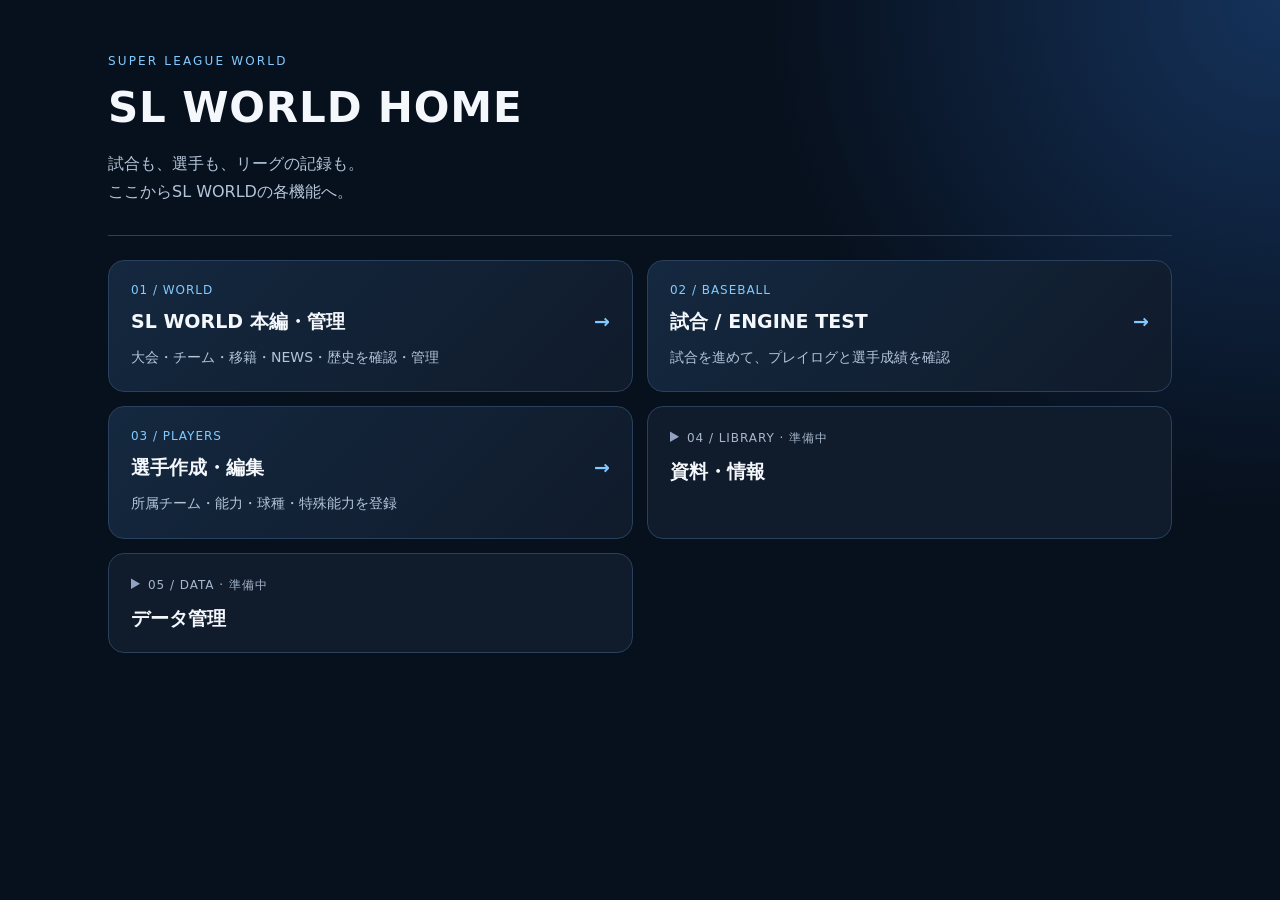
==== index.html @ e5a82c1d "SL　WORLD　２D観戦モード＋新オープニング実装" ====
<!-- ===== SL WORLD STABLE 1/3 START ===== -->
<!DOCTYPE html>
<html lang="ja">
<head>
<meta charset="UTF-8">
<meta name="viewport" content="width=device-width,initial-scale=1,viewport-fit=cover">
<meta name="theme-color" content="#07101d">
<meta name="apple-mobile-web-app-capable" content="yes">
<meta name="apple-mobile-web-app-status-bar-style" content="black">
<meta name="apple-mobile-web-app-title" content="SL WORLD">

<title>SL WORLD</title>

<style>
*{
  box-sizing:border-box
}

:root{
  --bg:#07101d;
  --panel:#101b2b;
  --panel2:#15243a;
  --line:#263954;
  --text:#f7f9fc;
  --muted:#91a3c0;
  --blue:#82aff4;
  --gold:#f2c963;
  --green:#55d391;
  --red:#ff8585;
}

html,body{
  margin:0;
  min-height:100%;
  background:var(--bg);
  color:var(--text);
  font-family:-apple-system,BlinkMacSystemFont,"Segoe UI",sans-serif
}

body{
  padding-bottom:110px;
  background:
    radial-gradient(circle at top right,#15325a 0,#07101d 34%)
}

button,input,select,textarea{
  font:inherit
}

button{
  cursor:pointer
}

header{
  max-width:900px;
  margin:auto;
  padding:calc(24px + env(safe-area-inset-top)) 18px 18px
}

.headerTop,
.row{
  display:flex;
  justify-content:space-between;
  align-items:center;
  gap:10px
}

.logo{
  font-size:34px;
  font-weight:950
}

.sub{
  font-size:10px;
  color:var(--muted);
  letter-spacing:3px
}

.admin{
  border:1px solid #345070;
  background:#13243b;
  color:#e0ebfa;
  border-radius:13px;
  padding:9px 11px
}

.status{
  display:flex;
  justify-content:space-between;
  align-items:center;
  gap:10px;
  margin-top:16px
}

.badge{
  background:#162943;
  color:#b8cff1;
  padding:7px 11px;
  border-radius:999px;
  font-size:12px
}

.version{
  color:#6d83a4;
  font-size:11px
}

main{
  max-width:900px;
  margin:auto;
  padding:0 14px 30px
}

.view{
  display:none
}

.view.active{
  display:block
}

.hero,
.card{
  background:rgba(16,27,43,.98);
  border:1px solid var(--line);
  border-radius:20px;
  padding:17px;
  margin-bottom:13px
}

.hero{
  background:
    linear-gradient(135deg,#18325a,#101b2b)
}

.label{
  color:var(--blue);
  font-size:11px;
  font-weight:850;
  letter-spacing:2px
}

h1{
  font-size:26px;
  margin:8px 0
}

h2{
  font-size:19px;
  margin:0 0 12px
}

h3{
  font-size:16px;
  margin:5px 0 7px
}

p{
  color:var(--muted);
  line-height:1.6;
  margin:7px 0
}

small{
  color:var(--muted)
}

.grid{
  display:grid;
  grid-template-columns:repeat(2,1fr);
  gap:10px
}

.stat{
  background:var(--panel);
  border:1px solid var(--line);
  border-radius:17px;
  padding:14px
}

.big{
  font-size:27px;
  font-weight:900
}

.goldText{
  color:var(--gold)
}

.green{
  color:var(--green)
}

.red{
  color:var(--red)
}

.sectionTitle{
  font-size:11px;
  font-weight:850;
  letter-spacing:2px;
  color:#7f96b8;
  margin:20px 3px 9px
}

.item{
  padding:13px 0;
  border-bottom:1px solid #25364d
}

.item:last-child{
  border-bottom:0
}

input,
select,
textarea{
  width:100%;
  background:#091524;
  border:1px solid #304665;
  color:#fff;
  border-radius:12px;
  padding:12px;
  outline:none
}

textarea{
  resize:vertical;
  min-height:100px
}

.formLabel{
  display:block;
  color:#9eb0ca;
  font-size:12px;
  margin:13px 0 5px;
  font-weight:750
}

.two{
  display:grid;
  grid-template-columns:1fr 1fr;
  gap:8px
}

.primary{
  width:100%;
  border:0;
  background:#3278dd;
  color:#fff;
  border-radius:13px;
  padding:13px;
  margin-top:14px;
  font-weight:850
}

.secondary,
.danger{
  border-radius:10px;
  padding:8px 10px;
  font-size:12px
}

.secondary{
  border:1px solid #39506e;
  background:#15243a;
  color:#dbe7f8
}

.danger{
  border:1px solid #63353b;
  background:#2b191d;
  color:#ff9ca3
}

.tag{
  display:inline-block;
  padding:4px 7px;
  border-radius:9px;
  font-size:10px;
  font-weight:850;
  margin-right:4px
}

.canon{
  background:#173b28;
  color:#83dfa9
}

.memory{
  background:#203451;
  color:#afd0ff
}

.hold{
  background:#413319;
  color:#ffd681
}

.unknown{
  background:#2b2f39;
  color:#adb6c4
}

.big6{
  background:#463919;
  color:#f4d778
}

.warn{
  background:#432823;
  color:#ffb795
}

.notice{
  border-left:3px solid #4b8be8;
  padding-left:11px;
  color:#aebed4;
  font-size:13px;
  line-height:1.6
}

.alert{
  background:#31231a;
  border:1px solid #67462f;
  border-radius:14px;
  padding:13px;
  color:#ffd3a4;
  margin-top:10px
}

.rule{
  display:flex;
  justify-content:space-between;
  padding:9px 0;
  border-bottom:1px solid #25364d
}

table{
  width:100%;
  border-collapse:collapse;
  font-size:14px
}

th,
td{
  padding:10px 5px;
  border-bottom:1px solid #25364d
}

th{
  text-align:left;
  color:#879bb9;
  font-size:11px
}

th:last-child,
td:last-child{
  text-align:right
}

.first td{
  color:var(--gold);
  font-weight:850
}

.cut td{
  border-bottom:2px solid #607493
}

.box{
  border:1px solid #263a57;
  border-radius:14px;
  padding:13px;
  margin:9px 0;
  background:#0c1726
}

.score{
  font-size:21px;
  font-weight:900;
  color:var(--gold)
}

.empty{
  color:#6f829e;
  text-align:center;
  padding:20px 0
}

.newsCard{
  cursor:pointer
}

.newsCat{
  color:#83b3fa;
  font-size:10px;
  font-weight:850;
  letter-spacing:1px
}

.newsTitle{
  font-size:16px;
  font-weight:850;
  margin-top:5px;
  line-height:1.45
}

.newsSummary{
  color:#9eafc8;
  font-size:13px;
  margin-top:6px;
  line-height:1.5
}

.readmore{
  font-size:11px;
  color:#7eb0fa;
  margin-top:9px
}

.archiveTabs{
  display:grid;
  grid-template-columns:repeat(3,1fr);
  gap:6px;
  margin-bottom:14px
}

.archiveTab{
  border:1px solid #304665;
  background:#101d30;
  color:#8196b4;
  border-radius:11px;
  padding:9px 3px;
  font-size:11px
}

.archiveTab.active{
  background:#285fae;
  color:#fff;
  font-weight:850
}

.archiveSection{
  display:none
}

.archiveSection.active{
  display:block
}

.timeline{
  border-left:2px solid #315074;
  margin-left:7px;
  padding-left:16px
}

.timelineItem{
  position:relative;
  padding:0 0 18px
}

.timelineItem:before{
  content:"";
  position:absolute;
  left:-22px;
  top:5px;
  width:10px;
  height:10px;
  border-radius:50%;
  background:#4f8fe8
}

.relationship{
  display:grid;
  grid-template-columns:1fr auto;
  gap:10px;
  align-items:center;
  padding:11px 0;
  border-bottom:1px solid #25364d
}

.modal{
  display:none;
  position:fixed;
  inset:0;
  z-index:100;
  background:rgba(0,0,0,.78);
  padding:18px;
  align-items:center;
  justify-content:center
}

.modal.open{
  display:flex
}

.modalBox{
  width:min(100%,620px);
  max-height:88vh;
  overflow:auto;
  background:#101b2b;
  border:1px solid #344b6b;
  border-radius:21px;
  padding:18px
}

.modalHead{
  display:flex;
  justify-content:space-between;
  align-items:flex-start;
  gap:12px
}

.close{
  width:35px;
  height:35px;
  border:0;
  border-radius:50%;
  background:#26364d;
  color:#fff;
  font-size:18px
}

.article{
  white-space:pre-wrap;
  color:#c2ccda;
  line-height:1.85;
  font-size:15px
}

nav{
  position:fixed;
  bottom:0;
  left:0;
  right:0;
  z-index:20;
  display:grid;
  grid-template-columns:repeat(6,1fr);
  background:rgba(7,16,29,.97);
  border-top:1px solid #263851;
  padding:8px 4px calc(14px + env(safe-area-inset-bottom));
  backdrop-filter:blur(16px)
}

nav button{
  border:0;
  background:none;
  color:#7589a8;
  font-size:10px;
  padding:8px 1px
}

nav button.active{
  color:#fff;
  font-weight:850
}

.icon{
  display:block;
  font-size:19px;
  margin-bottom:3px
}

@media(min-width:700px){
  .grid{
    grid-template-columns:repeat(4,1fr)
  }

  .archiveTabs{
    grid-template-columns:repeat(6,1fr)
  }

  nav{
    max-width:900px;
    margin:auto
  }
}

/* Opening is independent of HOME, management views and saved data. */
html.sl-opening-active, html.sl-opening-active body { overflow:hidden; }
#slOpening {
  position:fixed; inset:0; z-index:10000; width:100%; height:100%;
  margin:0; padding:24px; border:0; border-radius:0; overflow:hidden;
  display:grid; place-items:center; background:#020406; color:#eef7ff;
  font-family:-apple-system,BlinkMacSystemFont,"Segoe UI",sans-serif;
  text-align:center; cursor:pointer; touch-action:manipulation;
  animation:sl-opening-exit var(--opening-duration,5000ms) linear forwards;
}
#slOpening[hidden] { display:none; }
#slOpening:focus-visible { outline:2px solid #a9d9ff; outline-offset:-5px; }
.sl-opening-scene { position:absolute; inset:0; overflow:hidden; pointer-events:none; }
.sl-opening-scene::before { content:""; position:absolute; inset:-12px;
  background:url("./sl-world-opening-portrait.png") center / cover no-repeat;
  filter:blur(12px) brightness(.12); }
/* Keep the full 941 x 1672 composition, including lamps and home plate. */
.sl-opening-picture { position:absolute; width:min(100%,56.28vh); height:min(100%,177.683vw);
  left:50%; top:50%; transform:translate(-50%,-50%); }
.sl-opening-photo, .sl-opening-reveal { position:absolute; inset:0; width:100%; height:100%; }
.sl-opening-photo { object-fit:contain; filter:brightness(.085); }
.sl-opening-reveal { background:url("./sl-world-opening-portrait.png") center / 100% 100% no-repeat;
  opacity:0; filter:brightness(.85); animation-duration:var(--opening-duration,5000ms);
  animation-timing-function:linear; animation-fill-mode:both;
  -webkit-mask-image:var(--reveal-mask); mask-image:var(--reveal-mask); }
.sl-opening-reveal-left { --reveal-mask:radial-gradient(ellipse 60% 52% at 4% 23%,#000 15%,transparent 100%);
  animation-name:sl-opening-left; }
.sl-opening-reveal-right { --reveal-mask:radial-gradient(ellipse 60% 52% at 96% 23%,#000 15%,transparent 100%);
  animation-name:sl-opening-right; }
.sl-opening-reveal-field { --reveal-mask:linear-gradient(transparent 45%,#000 74%);
  filter:brightness(.72); animation-name:sl-opening-field; }
.sl-opening-reveal-outfield { --reveal-mask:linear-gradient(transparent 34%,#000 56%,transparent 83%);
  filter:brightness(.65); animation-name:sl-opening-outfield; }
.sl-opening-reveal-logo { --reveal-mask:radial-gradient(ellipse 43% 24% at 50% 27%,#000 35%,transparent 100%);
  filter:brightness(1.06); animation-name:sl-opening-logo; }
.sl-opening-gold { position:absolute; inset:0;
  background:radial-gradient(ellipse 24% 17% at 50% 27%,#edba5420,transparent);
  opacity:0; animation:sl-opening-logo var(--opening-duration,5000ms) linear both; }
.sl-opening-skip {
  position:absolute; bottom:calc(24px + env(safe-area-inset-bottom,0px));
  left:0; right:0; font-size:11px; letter-spacing:.2em; color:#748493;
}
/* A single duration drives all phases; no zoom or orientation lock. */
@keyframes sl-opening-left { 0%,14% {opacity:0} 28%,84% {opacity:.85} 90%,100% {opacity:1} }
@keyframes sl-opening-right { 0%,28% {opacity:0} 42%,84% {opacity:.85} 90%,100% {opacity:1} }
@keyframes sl-opening-field { 0%,42% {opacity:0} 54% {opacity:.8} 60%,100% {opacity:1} }
@keyframes sl-opening-outfield { 0%,48% {opacity:0} 60%,100% {opacity:1} }
@keyframes sl-opening-logo { 0%,60% {opacity:0} 84% {opacity:.85} 90%,100% {opacity:1} }
@keyframes sl-opening-exit { 0%,90% {opacity:1;visibility:visible} 100% {opacity:0;visibility:hidden} }
@media (max-height:450px) {
  .sl-opening-skip { bottom:calc(10px + env(safe-area-inset-bottom,0px)); }
}
</style>

<link rel="preload" as="image" href="./sl-world-opening-portrait.png">
<!-- SL WORLD PWA -->
<meta name="mobile-web-app-capable" content="yes">
<link rel="manifest" href="./manifest.webmanifest">
<link rel="apple-touch-icon" sizes="180x180" href="./icons/apple-touch-icon.png">
<script src="./pwa-register.js" defer></script>
<!-- /SL WORLD PWA -->
<link rel="stylesheet" href="./sl-home.css">
</head>

<body>
<button id="slOpening" hidden type="button" aria-label="SL WORLD オープニングをスキップ">
  <span class="sl-opening-scene" aria-hidden="true">
    <span class="sl-opening-picture">
      <img class="sl-opening-photo" src="./sl-world-opening-portrait.png" alt="" fetchpriority="high" decoding="async" width="941" height="1672">
      <span class="sl-opening-reveal sl-opening-reveal-left"></span>
      <span class="sl-opening-reveal sl-opening-reveal-right"></span>
      <span class="sl-opening-reveal sl-opening-reveal-field"></span>
      <span class="sl-opening-reveal sl-opening-reveal-outfield"></span>
      <span class="sl-opening-reveal sl-opening-reveal-logo"></span>
      <span class="sl-opening-gold"></span>
    </span>
  </span>
  <span class="sl-opening-skip" aria-hidden="true">TAP TO SKIP</span>
</button>
<noscript><style>#slOpening{display:none}</style></noscript>
<script>
// Presentation only: no storage, routing or application state changes.
(() => {
  const OPENING_CONFIG = { enabled:true, duration:5000, sessionKey:"sl_world_opening_played" };
  function claimOpeningSession() {
    // Reloads and same-tab internal navigation retain this flag. Never clear it
    // on pagehide/visibilitychange: those events also occur on internal navigation.
    // Restored iOS browsing sessions may retain sessionStorage after app closure;
    // the web platform does not expose a reliable native cold-launch signal.
    try {
      if (sessionStorage.getItem(OPENING_CONFIG.sessionKey) === "1") return false;
      sessionStorage.setItem(OPENING_CONFIG.sessionKey, "1");
      return true; // Mark before playback, including an immediate tap to skip.
    } catch (_) {
      // Storage-restricted fallback: avoid replay on reload or internal returns.
      const navigation = performance.getEntriesByType("navigation")[0];
      if (navigation && ["reload", "back_forward"].includes(navigation.type)) return false;
      try {
        const from = new URL(document.referrer);
        const app = new URL("./", location.href);
        if (from.origin === app.origin && from.pathname.startsWith(app.pathname)) return false;
      } catch (_) {}
      return true;
    }
  }
  const overlay = document.getElementById("slOpening");
  let timer, active = false, previousFocus;
  const blocked = new Map();
  function blockBackground() {
    if (!active) return;
    for (const id of ["slHome", "slManagement"]) {
      const element = document.getElementById(id);
      if (element && !blocked.has(element)) {
        blocked.set(element, element.inert);
        element.inert = true;
      }
    }
  }
  function skipOpening() {
    if (!active) return;
    active = false;
    clearTimeout(timer);
    document.documentElement.classList.remove("sl-opening-active");
    for (const [element, wasInert] of blocked) element.inert = wasInert;
    blocked.clear();
    const hadFocus = document.activeElement === overlay;
    overlay.hidden = true;
    if (hadFocus) {
      const target = previousFocus && previousFocus !== document.body
        ? previousFocus
        : document.querySelector(location.hash === "#management"
          ? ".sl-home-return a" : "#slHomeTitle");
      if (target) target.focus({preventScroll:true});
    }
  }
  function showOpening() {
    if (!OPENING_CONFIG.enabled || !claimOpeningSession()) { overlay.hidden = true; return; }
    active = true;
    previousFocus = document.activeElement;
    overlay.style.setProperty("--opening-duration", `${OPENING_CONFIG.duration}ms`);
    overlay.hidden = false;
    document.documentElement.classList.add("sl-opening-active");
    overlay.focus({preventScroll:true});
    blockBackground();
    timer = setTimeout(skipOpening, OPENING_CONFIG.duration);
  }
  overlay.addEventListener("click", event => {
    event.stopPropagation();
    skipOpening();
  });
  overlay.addEventListener("keydown", event => {
    if (event.key === "Escape") { event.preventDefault(); skipOpening(); }
    if (event.key === "Tab") event.preventDefault();
    event.stopPropagation();
  });
  overlay.addEventListener("animationend", event => {
    if (event.target === overlay) skipOpening();
  });
  document.addEventListener("DOMContentLoaded", blockBackground, {once:true});
  // Do not restore a half-played overlay when returning from another page.
  window.addEventListener("pagehide", skipOpening);
  showOpening();
})();
</script>

<!-- SL WORLD HOME: navigation only; existing management UI stays below. -->
<main id="slHome" class="sl-home" aria-labelledby="slHomeTitle">
  <div class="sl-home-hero">
    <p class="sl-home-eyebrow">SUPER LEAGUE WORLD</p>
    <h1 id="slHomeTitle" tabindex="-1">SL WORLD HOME</h1>
    <p class="sl-home-intro">試合も、選手も、リーグの記録も。<br>ここからSL WORLDの各機能へ。</p>
  </div>
  <div class="sl-home-grid" role="navigation" aria-label="SL WORLD メニュー">
    <a class="sl-home-card" href="#management">
      <span class="sl-home-number" aria-hidden="true">01 / WORLD</span>
      <span class="sl-home-name">SL WORLD 本編・管理 <span aria-hidden="true">→</span></span>
      <span class="sl-home-description">大会・チーム・移籍・NEWS・歴史を確認・管理</span>
    </a>
    <a class="sl-home-card" href="./engine-test.html">
      <span class="sl-home-number" aria-hidden="true">02 / BASEBALL</span>
      <span class="sl-home-name">試合 / ENGINE TEST <span aria-hidden="true">→</span></span>
      <span class="sl-home-description">試合を進めて、プレイログと選手成績を確認</span>
    </a>
    <a class="sl-home-card" href="./player-editor.html">
      <span class="sl-home-number" aria-hidden="true">03 / PLAYERS</span>
      <span class="sl-home-name">選手作成・編集 <span aria-hidden="true">→</span></span>
      <span class="sl-home-description">所属チーム・能力・球種・特殊能力を登録</span>
    </a>
    <details class="sl-home-card sl-home-future">
      <summary><span class="sl-home-number">04 / LIBRARY · 準備中</span><span class="sl-home-name">資料・情報</span></summary>
      <p class="sl-home-description">SL WORLDの資料をまとめる場所です。現在のNEWS・歴史は「SL WORLD 本編・管理」から確認できます。</p>
    </details>
    <details class="sl-home-card sl-home-future">
      <summary><span class="sl-home-number">05 / DATA · 準備中</span><span class="sl-home-name">データ管理</span></summary>
      <p class="sl-home-description">データ管理の共通メニューは準備中です。管理データのバックアップは本編の「管理」、選手データのJSON保存・読込は「選手作成・編集」をご利用ください。</p>
    </details>
  </div>
</main>
<div id="slManagement" hidden>
<div class="sl-home-return"><a href="#home">← SL WORLD HOME</a></div>


<header>
  <div class="headerTop">
    <div>
      <div class="logo">SL WORLD</div>
      <div class="sub">SUPER LEAGUE WORLD ENGINE</div>
    </div>

    <button class="admin" onclick="showView('admin',null)">
      ⚙ 管理
    </button>
  </div>

  <div class="status">
    <div class="badge">第34回スーパーリーグ</div>
    <div class="version">v1.3 STABLE</div>
  </div>
</header>

<main>

<section id="today" class="view active">

  <div class="hero">
    <div class="label">SL TODAY</div>
    <h1>第34回スーパーリーグ</h1>
    <p>大会・移籍・ニュース・歴史を、一つのSL世界記録へ。</p>
  </div>

  <div class="grid">

    <div class="stat">
      <small>現最高優勝</small>
      <div class="big goldText">Devils</div>
      <small>第33回</small>
    </div>

    <div class="stat">
      <small>通算最高優勝</small>
      <div class="big">27</div>
      <small>Devils</small>
    </div>

    <div class="stat">
      <small>終了大会</small>
      <div id="todayCount" class="big">0 / 10</div>
      <small>第34回SL</small>
    </div>

    <div class="stat">
      <small>WORLD STATE</small>
      <div class="big green">LIVE</div>
      <small>正史管理中</small>
    </div>

  </div>

  <div class="sectionTitle">SEASON STATUS</div>

  <div class="card">
    <h2>第34回 暫定首位</h2>
    <div id="todayLeader" class="big">開幕前</div>
    <p id="todayLeaderPt">0 pt</p>
    <div id="todayTie"></div>
  </div>

  <div class="sectionTitle">CC CARRYOVER</div>

  <div class="card">
    <h2>第33回CC → 第34回</h2>
    <div id="carryList"></div>
  </div>

  <div class="sectionTitle">HEADLINES</div>
  <div id="todayNews" class="card"></div>

  <div class="sectionTitle">TRANSFER MARKET</div>
  <div id="todayTransfers" class="card"></div>

  <div class="sectionTitle">WORLD MEMO</div>

  <div class="card">
    <textarea
      id="worldMemo"
      placeholder="設定、今後の展開、保留事項など"
    ></textarea>

    <button class="primary" onclick="saveMemo()">
      世界状態メモを保存
    </button>
  </div>

</section>


<section id="games" class="view">

  <div class="hero">
    <div class="label">TOURNAMENT</div>
    <h1>第34回 大会運営</h1>
    <p>外部ゲームで行った実際の大会結果を入力します。</p>
  </div>

  <div class="card">

    <div class="row">
      <h2>大会結果</h2>
      <button class="secondary" onclick="clearForm()">
        入力リセット
      </button>
    </div>

    <label class="formLabel">大会</label>
    <select id="eventNo"></select>

    <label class="formLabel">優勝</label>
    <input id="winner" list="teamsList">

    <label class="formLabel">準優勝</label>
    <input id="runner" list="teamsList">

    <label class="formLabel">3位</label>
    <div class="two">
      <input id="third1" list="teamsList">
      <input id="third2" list="teamsList">
    </div>

    <label class="formLabel">ベスト8</label>
    <div class="two">
      <input id="qf1" list="teamsList">
      <input id="qf2" list="teamsList">
      <input id="qf3" list="teamsList">
      <input id="qf4" list="teamsList">
    </div>

    <label class="formLabel">
      前回大会王者を実際に倒したチーム
    </label>

    <input
      id="beatChampion"
      list="teamsList"
      placeholder="該当なしなら空欄"
    >

    <p class="notice">
      第1大会には王者撃破ボーナスはありません。
      連覇ボーナスと王者撃破ボーナスは、
      直前の大会だけを参照します。
    </p>

    <button class="primary" onclick="saveTournament()">
      この大会を正史として保存
    </button>

  </div>

  <div class="card">
    <h2>SLポイント</h2>

    <div class="rule">
      <span>優勝</span>
      <strong>5 pt</strong>
    </div>

    <div class="rule">
      <span>準優勝</span>
      <strong>4 pt</strong>
    </div>

    <div class="rule">
      <span>3位</span>
      <strong>3 pt</strong>
    </div>

    <div class="rule">
      <span>ベスト8</span>
      <strong>1 pt</strong>
    </div>

    <div class="rule">
      <span>前回王者撃破</span>
      <strong>+1 pt</strong>
    </div>

    <div class="rule">
      <span>大会連覇</span>
      <strong>+1 pt</strong>
    </div>
  </div>

  <div class="card">
    <h2>第34回 暫定順位</h2>

    <div style="overflow:auto">
      <table>
        <thead>
          <tr>
            <th>順位</th>
            <th>チーム</th>
            <th>Pt</th>
          </tr>
        </thead>

        <tbody id="standingsBody"></tbody>
      </table>
    </div>

    <div id="playoffNotice"></div>
  </div>

  <div class="sectionTitle">REGISTERED EVENTS</div>

  <div id="eventHistory" class="card"></div>

</section>


<section id="teams" class="view">

  <div class="hero">
    <div class="label">CLUBS</div>
    <h1>SL所属チーム</h1>
    <p>クラブ、監督、関係性、世界設定を管理します。</p>
  </div>

  <div id="teamCards"></div>

  <div class="sectionTitle">CLUB RELATIONSHIPS</div>

  <div class="card">
    <h2>クラブ間関係</h2>
    <div id="relationshipList"></div>
  </div>

</section>


<section id="transfers" class="view">

  <div class="hero">
    <div class="label">TRANSFER MARKET</div>
    <h1>移籍市場</h1>
    <p>確定移籍・レンタル・内部昇格とは分けて記録します。</p>
  </div>

  <div class="card">

    <h2>移籍を登録</h2>

    <label class="formLabel">選手</label>
    <input id="transferPlayer">

    <label class="formLabel">移籍元</label>
    <input id="transferFrom">

    <label class="formLabel">移籍先</label>
    <input id="transferTo">

    <label class="formLabel">種別</label>

    <select id="transferType">
      <option value="完全移籍">完全移籍</option>
      <option value="レンタル">レンタル</option>
      <option value="復帰">レンタル復帰</option>
      <option value="加入">加入</option>
      <option value="退団">退団</option>
      <option value="引退">引退</option>
    </select>

    <label class="formLabel">メモ</label>
    <textarea
      id="transferMemo"
      placeholder="移籍金、契約、背景など"
    ></textarea>

    <button class="primary" onclick="addTransfer()">
      移籍記録を追加
    </button>

  </div>

  <div class="card">
    <h2>移籍履歴</h2>
    <div id="transferList"></div>
  </div>

</section>


<section id="news" class="view">

  <div class="hero">
    <div class="label">SL NEWS</div>
    <h1>ニュース</h1>
    <p>現在のニュースとSL史に残る記事を管理します。</p>
  </div>

  <div class="card">

    <h2>ニュース作成</h2>

    <label class="formLabel">カテゴリー</label>

    <select id="newsCategory">
      <option value="速報">速報</option>
      <option value="移籍">移籍</option>
      <option value="大会">大会</option>
      <option value="クラブ">クラブ</option>
      <option value="選手">選手</option>
      <option value="運営">運営</option>
      <option value="歴史">歴史</option>
    </select>

    <label class="formLabel">タイトル</label>
    <input id="newsTitle">

    <label class="formLabel">概要</label>
    <textarea id="newsSummary"></textarea>

    <label class="formLabel">本文</label>
    <textarea id="newsBody"></textarea>

    <button class="primary" onclick="addNews()">
      ニュースを公開
    </button>

  </div>

  <div class="sectionTitle">CURRENT NEWS</div>
  <div id="newsList"></div>

  <div class="sectionTitle">HISTORICAL NEWS</div>
  <div id="historicalNewsList"></div>

</section>


<section id="history" class="view">

  <div class="hero">
    <div class="label">SL ARCHIVES</div>
    <h1>SL全史</h1>
    <p>
      最高優勝、CC、JC、国王杯、年表、伝説・記録を保存します。
    </p>
  </div>

  <div class="archiveTabs">

    <button
      class="archiveTab active"
      data-archive="sl"
      onclick="showArchive('sl',this)"
    >
      SL
    </button>

    <button
      class="archiveTab"
      data-archive="cc"
      onclick="showArchive('cc',this)"
    >
      CC
    </button>

    <button
      class="archiveTab"
      data-archive="jc"
      onclick="showArchive('jc',this)"
    >
      JC
    </button>

    <button
      class="archiveTab"
      data-archive="king"
      onclick="showArchive('king',this)"
    >
      国王杯
    </button>

    <button
      class="archiveTab"
      data-archive="timeline"
      onclick="showArchive('timeline',this)"
    >
      年表
    </button>

    <button
      class="archiveTab"
      data-archive="legend"
      onclick="showArchive('legend',this)"
    >
      伝説
    </button>

  </div>

  <div id="archive-sl" class="archiveSection active">
    <div class="card">
      <h2>SL最高優勝</h2>
      <div id="slChampionArchive"></div>
    </div>
  </div>

  <div id="archive-cc" class="archiveSection">
    <div class="card">
      <h2>Champions Cup</h2>
      <div id="ccArchive"></div>
    </div>
  </div>

  <div id="archive-jc" class="archiveSection">
    <div class="card">
      <h2>Japan Cup</h2>
      <div id="jcArchive"></div>
    </div>
  </div>

  <div id="archive-king" class="archiveSection">
    <div class="card">
      <h2>国王杯</h2>
      <div id="kingArchive"></div>
    </div>
  </div>

  <div id="archive-timeline" class="archiveSection">
    <div class="card">
      <h2>SL年表</h2>
      <div id="timelineArchive"></div>
    </div>
  </div>

  <div id="archive-legend" class="archiveSection">
    <div class="card">
      <h2>伝説・記録</h2>
      <div id="legendArchive"></div>
    </div>
  </div>

</section>

<!-- ===== SL WORLD STABLE 1/3 END ===== -->
<!-- ===== SL WORLD STABLE 2/3 START ===== -->

<section id="admin" class="view">

  <div class="hero">
    <div class="label">ADMIN / GOD MODE</div>
    <h1>SL WORLD 管理</h1>
    <p>世界データの保存・復元・確認を行います。</p>
  </div>

  <div class="card">
    <h2>データバックアップ</h2>

    <p class="notice">
      大会結果・ニュース・移籍・クラブ関係・世界メモを
      JSON形式でバックアップできます。
    </p>

    <button class="primary" onclick="exportBackup()">
      バックアップJSONを表示
    </button>

    <label class="formLabel">バックアップ / 復元データ</label>

    <textarea
      id="backupArea"
      placeholder="ここにJSONデータが表示されます"
    ></textarea>

    <button class="secondary" onclick="importBackup()">
      このJSONから復元
    </button>
  </div>

  <div class="card">
    <h2>WORLD DATA STATUS</h2>

    <div class="rule">
      <span>SL最高優勝史</span>
      <strong>第1〜33回</strong>
    </div>

    <div class="rule">
      <span>Champions Cup</span>
      <strong>第1〜33回</strong>
    </div>

    <div class="rule">
      <span>Japan Cup</span>
      <strong>第1〜25回</strong>
    </div>

    <div class="rule">
      <span>国王杯</span>
      <strong>第1〜4回</strong>
    </div>

    <div class="rule">
      <span>現行シーズン</span>
      <strong>第34回</strong>
    </div>
  </div>

  <div class="card">
    <h2>記録ポリシー</h2>

    <p>
      <span class="tag canon">正史</span>
      ユーザーによって確定されたSL世界の事実
    </p>

    <p>
      <span class="tag memory">記憶</span>
      記憶に基づき、今後確認する可能性がある記録
    </p>

    <p>
      <span class="tag hold">推定</span>
      周辺資料から考えられるが未確定の情報
    </p>

    <p>
      <span class="tag unknown">記録なし</span>
      現存資料では確認できない情報
    </p>
  </div>

</section>

</main>


<datalist id="teamsList"></datalist>


<div id="articleModal" class="modal">
  <div class="modalBox">

    <div class="modalHead">

      <div>
        <div id="modalCategory" class="newsCat"></div>
        <h2 id="modalTitle"></h2>
      </div>

      <button class="close" onclick="closeArticle()">
        ×
      </button>

    </div>

    <div id="modalSummary" class="newsSummary"></div>

    <hr
      style="
        border:0;
        border-top:1px solid #2a3d58;
        margin:16px 0
      "
    >

    <div id="modalBody" class="article"></div>

  </div>
</div>


<nav>

  <button
    class="navBtn active"
    data-view="today"
    onclick="showView('today',this)"
  >
    <span class="icon">⌂</span>
    Today
  </button>

  <button
    class="navBtn"
    data-view="games"
    onclick="showView('games',this)"
  >
    <span class="icon">◆</span>
    大会
  </button>

  <button
    class="navBtn"
    data-view="teams"
    onclick="showView('teams',this)"
  >
    <span class="icon">♜</span>
    チーム
  </button>

  <button
    class="navBtn"
    data-view="transfers"
    onclick="showView('transfers',this)"
  >
    <span class="icon">⇄</span>
    移籍
  </button>

  <button
    class="navBtn"
    data-view="news"
    onclick="showView('news',this)"
  >
    <span class="icon">▤</span>
    News
  </button>

  <button
    class="navBtn"
    data-view="history"
    onclick="showView('history',this)"
  >
    <span class="icon">★</span>
    歴史
  </button>

</nav>


</div>
<script>
// HOME routing is independent of management tabs and never touches storage.
(() => {
  const home = document.getElementById("slHome");
  const management = document.getElementById("slManagement");
  function showHomeRoute(moveFocus = false){
    const inManagement = location.hash === "#management";
    home.hidden = inManagement;
    management.hidden = !inManagement;
    if(moveFocus){
      window.scrollTo(0,0);
      (inManagement ? management.querySelector(".sl-home-return a") : document.getElementById("slHomeTitle")).focus({preventScroll:true});
    }
  }
  window.addEventListener("hashchange",()=>showHomeRoute(true));
  window.addEventListener("pageshow",()=>showHomeRoute());
  showHomeRoute();
})();
</script>
<script>

const $ = id => document.getElementById(id);


/* =========================================================
   SL WORLD CORE DATA
========================================================= */

const teams = [
  "デビルスターズ",
  "大阪桐蔭",
  "納東一",
  "東海大相模",
  "壮青学院",
  "日本体育大荏原",
  "威伏",
  "西東国",
  "武勇館",
  "明訓",
  "頭取商",
  "知位学園"
];


const managers = {
  "デビルスターズ":"海堂",
  "大阪桐蔭":"島田",
  "納東一":"佐藤",
  "東海大相模":"由井",
  "壮青学院":"朝比奈",
  "日本体育大荏原":"加々美",
  "威伏":"田倉",
  "西東国":"サントス",
  "武勇館":"山本",
  "明訓":"徳川",
  "頭取商":"高橋",
  "知位学園":"太田"
};


const big6Teams = [
  "デビルスターズ",
  "大阪桐蔭",
  "納東一",
  "東海大相模",
  "壮青学院",
  "日本体育大荏原"
];


const carryover = {
  "デビルスターズ":3,
  "納東一":2,
  "大阪桐蔭":1,
  "壮青学院":1
};


/* =========================================================
   SL最高優勝
========================================================= */

const slChampions = [

  "デビルスターズ",
  "デビルスターズ",
  "デビルスターズ",
  "デビルスターズ",
  "デビルスターズ",
  "デビルスターズ",
  "デビルスターズ",
  "デビルスターズ",

  "納東一",

  "デビルスターズ",
  "デビルスターズ",
  "デビルスターズ",

  "納東一",

  "デビルスターズ",
  "デビルスターズ",
  "デビルスターズ",
  "デビルスターズ",
  "デビルスターズ",
  "デビルスターズ",
  "デビルスターズ",
  "デビルスターズ",
  "デビルスターズ",
  "デビルスターズ",
  "デビルスターズ",

  "納東一",

  "デビルスターズ",

  "日本体育大荏原",

  "デビルスターズ",

  "日本体育大荏原",

  "デビルスターズ",
  "デビルスターズ",

  "日本体育大荏原",

  "デビルスターズ"

];


/* =========================================================
   CHAMPIONS CUP
========================================================= */

const ccHistory = [

  ["東海大相模","大阪桐蔭"],
  ["東海大相模","明訓"],
  ["デビルスターズ","西東国"],
  ["東海大相模","大阪桐蔭"],
  ["デビルスターズ","納東一"],
  ["納東一","頭取商"],
  ["デビルスターズ","納東一"],
  ["デビルスターズ","納東一"],
  ["デビルスターズ","納東一"],
  ["デビルスターズ","壮青学院"],
  ["デビルスターズ","東海大相模"],
  ["デビルスターズ","明訓"],
  ["デビルスターズ","東海大相模"],
  ["デビルスターズ","明訓"],
  ["デビルスターズ","大阪桐蔭"],

  [
    "東海大相模",
    "壮青学院",
    "デビルスターズ",
    "納東一"
  ],

  [
    "納東一",
    "西東国",
    "大阪桐蔭",
    "日体荏原"
  ],

  [
    "デビルスターズ",
    "壮青学院",
    "大阪桐蔭",
    "納東一"
  ],

  [
    "デビルスターズ",
    "東海大相模",
    "納東一",
    "大阪桐蔭"
  ],

  [
    "東海大相模",
    "デビルスターズ",
    "日体荏原",
    "明訓"
  ],

  [
    "壮青学院",
    "デビルスターズ",
    "納東一",
    "西東国"
  ],

  [
    "納東一",
    "デビルスターズ",
    "東海大相模",
    "西東国"
  ],

  [
    "デビルスターズ",
    "大阪桐蔭",
    "壮青学院",
    "東海大相模"
  ],

  [
    "納東一",
    "日体荏原",
    "大阪桐蔭",
    "東海大相模"
  ],

  [
    "壮青学院",
    "大阪桐蔭",
    "日体荏原",
    "東海大相模"
  ],

  [
    "日体荏原",
    "東海大相模",
    "デビルスターズ",
    "威伏"
  ],

  [
    "納東一",
    "デビルスターズ",
    "日体荏原",
    "東海大相模"
  ],

  [
    "日体荏原",
    "大阪桐蔭",
    "デビルスターズ",
    "納東一"
  ],

  [
    "日体荏原",
    "デビルスターズ",
    "壮青学院",
    "納東一"
  ],

  [
    "デビルスターズ",
    "大阪桐蔭",
    "壮青学院",
    "威伏"
  ],

  [
    "デビルスターズ",
    "日体荏原",
    "大阪桐蔭",
    "東海大相模"
  ],

  [
    "デビルスターズ",
    "日体荏原",
    "納東一",
    "大阪桐蔭"
  ],

  [
    "デビルスターズ",
    "納東一",
    "大阪桐蔭",
    "壮青学院"
  ]

];


/* =========================================================
   JAPAN CUP
========================================================= */

const jcHistory = [

  [
    "デビルスターズ",
    "納東一",
    "東海大相模",
    "大阪桐蔭"
  ],

  [
    "納東一",
    "大阪桐蔭",
    "デビルスターズ",
    "東海大相模"
  ],

  [
    "大阪桐蔭",
    "デビルスターズ",
    "明訓",
    "壮青学院"
  ],

  [
    "納東一",
    "大阪桐蔭",
    "東海大相模",
    "デビルスターズ"
  ],

  [
    "大阪桐蔭",
    "納東一",
    "デビルスターズ",
    "壮青学院"
  ],

  [
    "納東一",
    "大阪桐蔭",
    "東海大相模",
    "デビルスターズ"
  ],

  [
    "大阪桐蔭",
    "納東一",
    "デビルスターズ",
    "東海大相模"
  ],

  [
    "デビルスターズ",
    "壮青学院",
    "大阪桐蔭",
    "納東一"
  ],

  [
    "大阪桐蔭",
    "デビルスターズ",
    "壮青学院",
    "日体荏原"
  ],

  [
    "壮青学院",
    "東海大相模",
    "デビルスターズ",
    "西東国"
  ],

  [
    "デビルスターズ",
    "大阪桐蔭",
    "東海大相模",
    "納東一"
  ],

  [
    "壮青学院",
    "東海大相模",
    "デビルスターズ",
    "大阪桐蔭"
  ],

  [
    "デビルスターズ",
    "大阪桐蔭",
    "納東一",
    "東海大相模"
  ],

  [
    "壮青学院",
    "納東一",
    "デビルスターズ",
    "東海大相模"
  ],

  [
    "デビルスターズ",
    "壮青学院",
    "納東一",
    "大阪桐蔭"
  ],

  [
    "納東一",
    "壮青学院",
    "デビルスターズ",
    "大阪桐蔭"
  ],

  [
    "納東一",
    "日体荏原",
    "壮青学院",
    "デビルスターズ"
  ],

  [
    "日体荏原",
    "壮青学院",
    "デビルスターズ",
    "西東国"
  ],

  [
    "日体荏原",
    "壮青学院",
    "デビルスターズ",
    "納東一"
  ],

  [
    "デビルスターズ",
    "日体荏原",
    "納東一",
    "大阪桐蔭"
  ],

  [
    "壮青学院",
    "日体荏原",
    "大阪桐蔭",
    "デビルスターズ"
  ],

  [
    "デビルスターズ",
    "大阪桐蔭",
    "日体荏原",
    "壮青学院"
  ],

  [
    "デビルスターズ",
    "日体荏原",
    "大阪桐蔭",
    "壮青学院"
  ],

  [
    "デビルスターズ",
    "日体荏原",
    "納東一",
    "威伏"
  ],

  [
    "デビルスターズ",
    "大阪桐蔭",
    "日体荏原",
    "納東一"
  ]

];


/* =========================================================
   国王杯
========================================================= */

const kingHistory = [

  [
    "デビルスターズ",
    "日本体育大荏原",
    "威伏",
    "邦成"
  ],

  [
    "デビルスターズ",
    "大阪桐蔭",
    "日本体育大荏原",
    "東海大相模"
  ],

  [
    "納東一",
    "将駈",
    "壮青学院",
    "宇霧一"
  ],

  [
    "デビルスターズ",
    "東海大相模",
    "日本体育大荏原",
    "西東国"
  ]

];


/* =========================================================
   SL TIMELINE
========================================================= */

const timelineData = [

  {
    era:"SL以前",
    title:"スーパーリーグ前史",
    text:
      "絶対勝利学園高校を源流とするチーム史と、"+
      "全日本野球選手権の時代。"+
      "デビルスターズの名称は全日本時代の中期〜後期に成立したとされる。",
    status:"memory"
  },

  {
    era:"第1回",
    title:"スーパーリーグ開幕",
    text:
      "SLが開幕。デビルスターズはすでに完成された強豪として君臨していた。",
    status:"canon"
  },

  {
    era:"第1〜8回",
    title:"デビルスターズ 8連覇",
    text:
      "SL最高優勝を第1回から第8回まで連続制覇。"+
      "SL史最初の巨大王朝を築く。",
    status:"canon"
  },

  {
    era:"第9回",
    title:"納東一、王朝を止める",
    text:
      "納東一がSL最高優勝。"+
      "デビルスターズ以外で初めて最高優勝を獲得する。"+
      "Japan Cupもこの時代から始まった。",
    status:"canon"
  },

  {
    era:"第19回",
    title:"デビルスターズ 三冠",
    text:
      "デビルスターズがSL・CC・JCを制覇。"+
      "6連続最高優勝、通算17回目。",
    status:"canon"
  },

  {
    era:"第22回",
    title:"威伏・能体工がAチームへ",
    text:
      "威伏と能体工がSL所属チームへ昇格。"+
      "威伏には条件付きのAチーム資格が設定された。",
    status:"canon"
  },

  {
    era:"第23回",
    title:"加々美時代の頂点",
    text:
      "デビルスターズが三冠。"+
      "SL最高優勝10連覇、通算21回目。"+
      "シーズン後、加々美監督がデビルスターズを退任する。",
    status:"canon"
  },

  {
    era:"第24回",
    title:"海堂政権と加々美の新たな挑戦",
    text:
      "海堂がデビルスターズ監督に就任。"+
      "加々美は日本体育大荏原の監督となり、"+
      "若手育成を軸に新たなチーム作りを開始する。",
    status:"canon"
  },

  {
    era:"第27回",
    title:"日本体育大荏原、初の最高優勝",
    text:
      "デビルスターズと38ポイントで並び、"+
      "最高優勝決定プレーオフを3対1で制した日本体育大荏原が初優勝。"+
      "Big6の一角として確固たる地位を築く。",
    status:"canon"
  },

  {
    era:"第28回",
    title:"藤浪、大阪桐蔭監督就任",
    text:
      "大阪桐蔭が藤浪を監督に招聘。"+
      "SL史上初の元NPB監督となる。",
    status:"canon"
  },

  {
    era:"第30回",
    title:"四冠時代の幕開け",
    text:
      "国王杯創設後、デビルスターズが"+
      "SL・CC・JC・国王杯の四冠を達成。",
    status:"canon"
  },

  {
    era:"第31回",
    title:"デビルスターズ 四冠連覇",
    text:
      "デビルスターズが2シーズン連続四冠。"+
      "市若大商はAチームから降格。",
    status:"canon"
  },

  {
    era:"第33回",
    title:"デビルスターズ、再び四冠",
    text:
      "大阪桐蔭との最高優勝決定プレーオフを制し、"+
      "デビルスターズが通算27回目の最高優勝。"+
      "四冠も達成した。",
    status:"canon"
  },

  {
    era:"第34回 開幕前",
    title:"王朝か、革命か。",
    text:
      "納東一がA・ジャッジとエドワード・スタンリッジを大型補強。"+
      "デビルスターズは世代交代へ入り、"+
      "SL史でも屈指の注目シーズンを迎える。",
    status:"canon"
  }

];


/* =========================================================
   LEGENDS / RECORDS
========================================================= */

const legendData = [

  {
    title:"デビルスターズ",
    text:
      "SL最多となる27回の最高優勝を誇る絶対王者。"+
      "SL初期から現代までリーグの中心に存在し続ける。"
  },

  {
    title:"加々美",
    text:
      "デビルスターズ第1回〜第23回監督。"+
      "トータルベースボールを築き、SL史最大級の王朝を形成。"+
      "第24回から日本体育大荏原を率いる。"
  },

  {
    title:"海堂",
    text:
      "加々美の系譜を受け継ぎながら、"+
      "ニュートータルベースボールへ進化させたデビルスターズ監督。"+
      "四冠を複数回達成。"
  },

  {
    title:"X亀田",
    text:
      "デビルスターズ史を代表する伝説的4番打者。"+
      "走攻守すべてに優れた五ツールプレイヤーで、"+
      "初代SL殿堂入り候補の筆頭。"
  },

  {
    title:"八雲 × 佐山",
    text:
      "デビルスターズ黄金期を支えた伝説的二遊間。"+
      "異常なほど高い連携力と親友関係で知られる。"+
      "現役復帰後は邦成でプレー。"
  },

  {
    title:"日本体育大荏原",
    text:
      "加々美監督就任後、育成型クラブとして急成長。"+
      "第27回に初のSL最高優勝を達成しBig6入りを確実なものとした。"
  }

];


/* =========================================================
   HISTORICAL NEWS
   ※記事原文が残っていないものは再構成と明記
========================================================= */

const historicalNews = [

  {
    category:"歴史",
    title:"納東一、デビルスターズの8連覇を止める",
    summary:"第9回SLで納東一が最高優勝。",
    body:
      "【正史・再構成】\n\n"+
      "第1回から第8回までSL最高優勝を独占していた"+
      "デビルスターズの連覇がついに止まった。\n\n"+
      "新王者となったのは納東一。\n"+
      "スーパーリーグ史における最初の巨大な転換点となった。",
    source:"reconstructed"
  },

  {
    category:"歴史",
    title:"加々美、デビルスターズ監督を退任",
    summary:"第23回終了後、長期政権に自ら幕。",
    body:
      "【正史・再構成】\n\n"+
      "デビルスターズを第1回から率いてきた加々美監督が退任。\n\n"+
      "解任ではなく、自ら新たな挑戦を選択した円満退任だった。\n"+
      "その後、日本体育大荏原の監督に就任する。",
    source:"reconstructed"
  },

  {
    category:"歴史",
    title:"日本体育大荏原、最高優勝決定戦を制す",
    summary:"第27回、デビルスターズを3対1で破り初優勝。",
    body:
      "【正史・再構成】\n\n"+
      "第27回SLはデビルスターズと日本体育大荏原が"+
      "38ポイントで並び、最高優勝決定プレーオフへ。\n\n"+
      "日本体育大荏原が3対1で勝利し、"+
      "クラブ史上初のSL最高優勝を達成した。",
    source:"reconstructed"
  },

  {
    category:"歴史",
    title:"デビルスターズ、史上初の四冠",
    summary:"第30回、SL・CC・JC・国王杯を完全制覇。",
    body:
      "【正史・再構成】\n\n"+
      "国王杯創設によって主要タイトルが4大会となったSL。\n\n"+
      "デビルスターズはSL最高優勝、Champions Cup、"+
      "Japan Cup、国王杯をすべて制し、四冠を達成した。",
    source:"reconstructed"
  },

  {
    category:"移籍",
    title:"納東一、A・ジャッジとスタンリッジを獲得",
    summary:"第34回開幕前、SL史を揺るがす超大型補強。",
    body:
      "【正史・再構成】\n\n"+
      "納東一がYankeesからA・ジャッジと"+
      "エドワード・スタンリッジを獲得。\n\n"+
      "スタンリッジは移籍金15億・5年80億、"+
      "ジャッジは移籍金20億・5年100億。\n\n"+
      "明日川の記録を塗り替えるSL史上最大級の移籍となった。",
    source:"reconstructed"
  },

  {
    category:"選手",
    title:"クラウド、左膝内側側副靱帯を負傷",
    summary:"第34回開幕前、デビルスターズに大きな不安。",
    body:
      "【正史・再構成】\n\n"+
      "デビルスターズのクラウドが左膝内側側副靱帯を負傷。\n\n"+
      "当初は約4か月の離脱が見込まれ、国王杯欠場が確実視された。"+
      "一方、シーズン日程の遅延によって"+
      "SL開幕戦への復帰可能性も浮上している。",
    source:"reconstructed"
  }

];


/* =========================================================
   DEFAULT CURRENT NEWS
========================================================= */

const defaultNews = [

  {
    category:"移籍",
    title:"納東一、超大型補強を敢行",
    summary:
      "A・ジャッジ、エドワード・スタンリッジを獲得。"+
      "第34回SL最大の補強となった。",
    body:
      "納東一が第34回開幕を前に大型補強を敢行した。\n\n"+
      "YankeesからA・ジャッジ、"+
      "エドワード・スタンリッジを獲得。\n\n"+
      "佐藤監督は新戦力を加えたチームについて、"+
      "SL史上最強クラスの陣容に強い自信を示している。"
  },

  {
    category:"移籍",
    title:"明日川、デビルスターズへ",
    summary:
      "日本体育大荏原からデビルスターズへ。"+
      "移籍金18.5億の大型移籍。",
    body:
      "デビルスターズが日本体育大荏原から"+
      "明日川を獲得した。\n\n"+
      "移籍金は18.5億。発表時点ではSL史上最高額となった。\n\n"+
      "その後、納東一によるジャッジ獲得が"+
      "この記録を更新することになる。"
  },

  {
    category:"選手",
    title:"クラウド、国王杯欠場へ",
    summary:
      "左膝内側側副靱帯損傷。"+
      "SL開幕戦への復帰可能性は残る。",
    body:
      "デビルスターズのクラウドが負傷。\n\n"+
      "国王杯への出場は困難となったが、"+
      "シーズン日程の状況次第では"+
      "第34回SL開幕戦への復帰可能性が残されている。"
  },

  {
    category:"運営",
    title:"頭取商、第34回は条件付きAチーム資格",
    summary:
      "8ポイント以上、またはCC出場が残留条件。",
    body:
      "頭取商は第34回SLに条件付きで参加する。\n\n"+
      "8ポイント以上の獲得、またはChampions Cupへの出場が"+
      "Aチーム資格維持の条件となる。\n\n"+
      "条件達成の場合、事実上の降格記録は取り消され、"+
      "Aチームとしての所属は継続扱いとなる。"
  }

];


/* =========================================================
   STORAGE
========================================================= */

const STORAGE = {

  tournaments:"sl34_tournaments",

  news:"sl_news_v12",

  transfers:"sl_transfers_complete",

  relationships:"sl_relationships",

  memo:"sl_world_memo"

};


let tournaments = loadJSON(
  STORAGE.tournaments,
  []
);


let newsItems = loadJSON(
  STORAGE.news,
  defaultNews
);


let transferItems = loadJSON(
  STORAGE.transfers,
  []
);


let relationships = loadJSON(
  STORAGE.relationships,
  [
    {
      a:"デビルスターズ",
      b:"大阪桐蔭",
      level:"宿敵"
    },
    {
      a:"デビルスターズ",
      b:"壮青学院",
      level:"良好"
    },
    {
      a:"デビルスターズ",
      b:"日本体育大荏原",
      level:"良好"
    },
    {
      a:"日本体育大荏原",
      b:"納東一",
      level:"通常"
    }
  ]
);


/* =========================================================
   BASIC UTILITIES
========================================================= */

function loadJSON(key,fallback){

  try{

    const raw = localStorage.getItem(key);

    if(!raw){
      return fallback;
    }

    return JSON.parse(raw);

  }catch(error){

    console.error(
      "SL WORLD load error:",
      key,
      error
    );

    return fallback;

  }

}


function saveJSON(key,value){

  try{

    localStorage.setItem(
      key,
      JSON.stringify(value)
    );

  }catch(error){

    console.error(
      "SL WORLD save error:",
      key,
      error
    );

    alert(
      "データ保存中にエラーが発生しました。"
    );

  }

}


function escapeHTML(value){

  return String(value ?? "")
    .replaceAll("&","&amp;")
    .replaceAll("<","&lt;")
    .replaceAll(">","&gt;")
    .replaceAll('"',"&quot;")
    .replaceAll("'","&#039;");

}


function normalizeTeamName(name){

  if(name === "D"){
    return "デビルスターズ";
  }

  return name;

}


/* =========================================================
   NAVIGATION
========================================================= */

function showView(id,button){

  document
    .querySelectorAll(".view")
    .forEach(view=>{
      view.classList.remove("active");
    });


  const target = $(id);

  if(target){
    target.classList.add("active");
  }


  document
    .querySelectorAll(".navBtn")
    .forEach(btn=>{
      btn.classList.remove("active");
    });


  if(button){
    button.classList.add("active");
  }


  window.scrollTo({
    top:0,
    behavior:"smooth"
  });

}


function showArchive(id,button){

  document
    .querySelectorAll(".archiveSection")
    .forEach(section=>{
      section.classList.remove("active");
    });


  document
    .querySelectorAll(".archiveTab")
    .forEach(tab=>{
      tab.classList.remove("active");
    });


  const section = $("archive-"+id);

  if(section){
    section.classList.add("active");
  }


  if(button){
    button.classList.add("active");
  }

}


/* =========================================================
   INITIAL FORM SETUP
========================================================= */

function buildTeamDatalist(){

  const list = $("teamsList");

  list.innerHTML = teams
    .map(team=>
      `<option value="${escapeHTML(team)}"></option>`
    )
    .join("");

}


function buildEventSelector(){

  const select = $("eventNo");

  select.innerHTML = "";

  for(let i=1;i<=10;i++){

    const option =
      document.createElement("option");

    option.value = i;

    option.textContent =
      `第${i}大会`;

    select.appendChild(option);

  }

}


/* =========================================================
   TOURNAMENT SYSTEM
========================================================= */

function clearForm(){

  [
    "winner",
    "runner",
    "third1",
    "third2",
    "qf1",
    "qf2",
    "qf3",
    "qf4",
    "beatChampion"
  ].forEach(id=>{

    $(id).value = "";

  });

}


function getTournament(eventNo){

  return tournaments.find(
    item=>Number(item.eventNo) === Number(eventNo)
  );

}


function saveTournament(){

  const eventNo =
    Number($("eventNo").value);


  const winner =
    $("winner").value.trim();


  const runner =
    $("runner").value.trim();


  const third1 =
    $("third1").value.trim();


  const third2 =
    $("third2").value.trim();


  const qf1 =
    $("qf1").value.trim();


  const qf2 =
    $("qf2").value.trim();


  const qf3 =
    $("qf3").value.trim();


  const qf4 =
    $("qf4").value.trim();


  let beatChampion =
    $("beatChampion").value.trim();


  if(!winner || !runner){

    alert(
      "優勝と準優勝は必須です。"
    );

    return;

  }


  const placements = [
    winner,
    runner,
    third1,
    third2,
    qf1,
    qf2,
    qf3,
    qf4
  ].filter(Boolean);


  const unique =
    new Set(placements);


  if(unique.size !== placements.length){

    alert(
      "同じチームが複数の順位に登録されています。"
    );

    return;

  }


  if(eventNo === 1 && beatChampion){

    alert(
      "第1大会には前回王者撃破ボーナスはありません。"
    );

    return;

  }


  let previousChampion = null;


  if(eventNo > 1){

    const previous =
      getTournament(eventNo - 1);


    if(previous){

      previousChampion =
        previous.winner;

    }

  }


  if(
    eventNo > 1 &&
    beatChampion &&
    !previousChampion
  ){

    alert(
      "直前大会の記録がないため、王者撃破ボーナスは登録できません。"
    );

    return;

  }


  if(
    beatChampion &&
    beatChampion === previousChampion
  ){

    alert(
      "前回王者自身を王者撃破チームには登録できません。"
    );

    return;

  }


  const consecutive =
    Boolean(
      previousChampion &&
      winner === previousChampion
    );


  if(consecutive && beatChampion){

    alert(
      "今大会は前回王者が連覇しているため、王者撃破チームは登録できません。"
    );

    return;

  }


  const record = {

    eventNo,

    winner,

    runner,

    third:[
      third1,
      third2
    ].filter(Boolean),

    qf:[
      qf1,
      qf2,
      qf3,
      qf4
    ].filter(Boolean),

    beatChampion:
      beatChampion || "",

    previousChampion:
      previousChampion || "",

    consecutive

  };


  const existingIndex =
    tournaments.findIndex(
      item=>
        Number(item.eventNo) === eventNo
    );


  if(existingIndex >= 0){

    const ok = confirm(
      `第${eventNo}大会はすでに登録されています。\n上書きしますか？`
    );

    if(!ok){
      return;
    }

    tournaments[existingIndex] =
      record;

  }else{

    tournaments.push(record);

  }


  tournaments.sort(
    (a,b)=>
      Number(a.eventNo) -
      Number(b.eventNo)
  );


  saveJSON(
    STORAGE.tournaments,
    tournaments
  );


  clearForm();

  renderAll();

  alert(
    `第${eventNo}大会を保存しました。`
  );

}


/* =========================================================
   POINT CALCULATION
========================================================= */

function calculatePoints(){

  const points = {};


  teams.forEach(team=>{

    points[team] =
      carryover[team] || 0;

  });


  tournaments.forEach(event=>{

    const add = (team,pt)=>{

      if(!team){
        return;
      }

      if(points[team] === undefined){
        points[team] = 0;
      }

      points[team] += pt;

    };


    add(
      event.winner,
      5
    );


    add(
      event.runner,
      4
    );


    (event.third || [])
      .forEach(team=>
        add(team,3)
      );


    (event.qf || [])
      .forEach(team=>
        add(team,1)
      );


    if(event.beatChampion){

      add(
        event.beatChampion,
        1
      );

    }


    if(event.consecutive){

      add(
        event.winner,
        1
      );

    }

  });


  return points;

}


/* =========================================================
   STANDINGS
========================================================= */

function getStandings(){

  const points =
    calculatePoints();


  return Object
    .entries(points)
    .map(([team,pt])=>({
      team,
      pt
    }))
    .sort((a,b)=>{

      if(b.pt !== a.pt){
        return b.pt - a.pt;
      }

      return a.team.localeCompare(
        b.team,
        "ja"
      );

    });

}


function renderStandings(){

  const standings =
    getStandings();


  const body =
    $("standingsBody");


  body.innerHTML = "";


  let previousPoints = null;
  let previousRank = 0;


  standings.forEach(
    (item,index)=>{

      let rank =
        index + 1;


      if(
        previousPoints !== null &&
        item.pt === previousPoints
      ){

        rank =
          previousRank;

      }


      const tr =
        document.createElement("tr");


      if(rank === 1){
        tr.classList.add("first");
      }


      if(rank === 8){
        tr.classList.add("cut");
      }


      tr.innerHTML = `
        <td>${rank}</td>
        <td>${escapeHTML(item.team)}</td>
        <td>${item.pt}</td>
      `;


      body.appendChild(tr);


      previousPoints =
        item.pt;

      previousRank =
        rank;

    });


  renderPlayoffNotice(
    standings
  );

}


/* =========================================================
   PLAYOFF
========================================================= */

function renderPlayoffNotice(standings){

  const area =
    $("playoffNotice");


  if(tournaments.length < 10){

    area.innerHTML =
      `<p class="notice">
        プレーオフ判定は全10大会終了後に確定します。
      </p>`;

    return;

  }


  const firstPoint =
    standings[0]?.pt;


  const firstTeams =
    standings
      .filter(item=>
        item.pt === firstPoint
      )
      .map(item=>item.team);


  const eighthPoint =
    standings[7]?.pt;


  const eighthTeams =
    standings
      .filter(item=>
        item.pt === eighthPoint
      )
      .map(item=>item.team);


  const messages = [];


  if(firstTeams.length > 1){

    messages.push(
      `最高優勝決定プレーオフ対象：${firstTeams.join(" / ")}`
    );

  }


  if(eighthTeams.length > 1){

    messages.push(
      `CC出場決定プレーオフ対象：${eighthTeams.join(" / ")}`
    );

  }


  if(messages.length === 0){

    area.innerHTML =
      `<p class="notice">
        1位・8位ともプレーオフは必要ありません。
      </p>`;

  }else{

    area.innerHTML =
      messages
        .map(message=>
          `<div class="alert">
            ${escapeHTML(message)}
          </div>`
        )
        .join("");

  }

}


/* =========================================================
   TODAY
========================================================= */

function renderToday(){

  $("todayCount").textContent =
    `${tournaments.length} / 10`;


  const standings =
    getStandings();


  if(
    tournaments.length === 0 &&
    standings.every(item=>
      item.pt === 0
    )
  ){

    $("todayLeader").textContent =
      "開幕前";

    $("todayLeaderPt").textContent =
      "0 pt";

    $("todayTie").innerHTML = "";

  }else{

    const leaderPoint =
      standings[0]?.pt || 0;


    const leaders =
      standings.filter(item=>
        item.pt === leaderPoint
      );


    $("todayLeader").textContent =
      leaders.length > 1
        ? "暫定1位タイ"
        : leaders[0]?.team || "開幕前";


    $("todayLeaderPt").textContent =
      `${leaderPoint} pt`;


    $("todayTie").innerHTML =
      leaders.length > 1
        ? `<p>
            ${leaders
              .map(item=>
                escapeHTML(item.team)
              )
              .join(" / ")}
          </p>`
        : "";

  }


  $("carryList").innerHTML =
    Object
      .entries(carryover)
      .map(([team,pt])=>
        `<div class="rule">
          <span>${escapeHTML(team)}</span>
          <strong>+${pt} pt</strong>
        </div>`
      )
      .join("");


  const recentNews =
    newsItems
      .slice()
      .reverse()
      .slice(0,3);


  $("todayNews").innerHTML =
    recentNews.length
      ? recentNews
          .map((item,index)=>{

            const realIndex =
              newsItems.indexOf(item);

            return `
              <div
                class="item newsCard"
                data-news-index="${realIndex}"
              >
                <div class="newsCat">
                  ${escapeHTML(item.category)}
                </div>

                <div class="newsTitle">
                  ${escapeHTML(item.title)}
                </div>

                <div class="newsSummary">
                  ${escapeHTML(item.summary)}
                </div>
              </div>
            `;

          })
          .join("")
      : `<div class="empty">
          ニュースはありません
        </div>`;


  const recentTransfers =
    transferItems
      .slice()
      .reverse()
      .slice(0,4);


  $("todayTransfers").innerHTML =
    recentTransfers.length
      ? recentTransfers
          .map(item=>
            `<div class="item">
              <strong>
                ${escapeHTML(item.player)}
              </strong>

              <p>
                ${escapeHTML(item.from || "―")}
                →
                ${escapeHTML(item.to || "―")}
              </p>

              <small>
                ${escapeHTML(item.type)}
              </small>
            </div>`
          )
          .join("")
      : `<div class="empty">
          移籍記録はありません
        </div>`;

}


/* =========================================================
   EVENT HISTORY
========================================================= */

function renderEventHistory(){

  const area =
    $("eventHistory");


  if(!tournaments.length){

    area.innerHTML =
      `<div class="empty">
        まだ大会結果は登録されていません
      </div>`;

    return;

  }


  area.innerHTML =
    tournaments
      .slice()
      .reverse()
      .map(event=>{

        const third =
          (event.third || [])
            .join(" / ") || "―";


        const qf =
          (event.qf || [])
            .join(" / ") || "―";


        return `
          <div class="box">

            <div class="row">
              <strong>
                第${event.eventNo}大会
              </strong>

              <button
                class="danger"
                data-delete-event="${event.eventNo}"
              >
                削除
              </button>
            </div>

            <div class="score">
              ${escapeHTML(event.winner)}
            </div>

            <p>
              準優勝：
              ${escapeHTML(event.runner)}
            </p>

            <small>
              3位：
              ${escapeHTML(third)}
            </small>

            <br>

            <small>
              Best8：
              ${escapeHTML(qf)}
            </small>

            ${
              event.beatChampion
                ? `<p>
                    王者撃破：
                    ${escapeHTML(event.beatChampion)}
                    <strong>+1</strong>
                  </p>`
                : ""
            }

            ${
              event.consecutive
                ? `<p class="goldText">
                    大会連覇 +1
                  </p>`
                : ""
            }

          </div>
        `;

      })
      .join("");

}


/* =========================================================
   TEAM CARDS
========================================================= */

function renderTeams(){

  const area =
    $("teamCards");


  area.innerHTML =
    teams
      .map(team=>{

        const big6 =
          big6Teams.includes(team);


        let extra = "";


        if(team === "頭取商"){

          extra = `
            <div class="alert">
              第34回 条件付きAチーム資格<br>
              8pt以上 または CC出場で残留
            </div>
          `;

        }


        return `
          <div class="card">

            <div class="row">

              <div>

                <h2>
                  ${escapeHTML(team)}
                </h2>

                ${
                  big6
                    ? `<span class="tag big6">
                        BIG6
                      </span>`
                    : `<span class="tag canon">
                        SL
                      </span>`
                }

              </div>

              <div>
                <small>監督</small>
                <div>
                  <strong>
                    ${escapeHTML(managers[team] || "記録なし")}
                  </strong>
                </div>
              </div>

            </div>

            ${extra}

          </div>
        `;

      })
      .join("");

}


/* =========================================================
   RELATIONSHIPS
========================================================= */

const relationshipOptions = [
  "友好",
  "良好",
  "通常",
  "警戒",
  "緊張",
  "敵対",
  "宿敵"
];


function renderRelationships(){

  const area =
    $("relationshipList");


  area.innerHTML =
    relationships
      .map((rel,index)=>{

        const options =
          relationshipOptions
            .map(level=>
              `<option
                value="${level}"
                ${
                  level === rel.level
                    ? "selected"
                    : ""
                }
              >
                ${level}
              </option>`
            )
            .join("");


        return `
          <div class="relationship">

            <div>
              <strong>
                ${escapeHTML(rel.a)}
              </strong>

              <small> × </small>

              <strong>
                ${escapeHTML(rel.b)}
              </strong>
            </div>

            <select
              data-relation-index="${index}"
              style="width:auto"
            >
              ${options}
            </select>

          </div>
        `;

      })
      .join("");

}


/* =========================================================
   TRANSFERS
========================================================= */

function addTransfer(){

  const player =
    $("transferPlayer").value.trim();


  const from =
    $("transferFrom").value.trim();


  const to =
    $("transferTo").value.trim();


  const type =
    $("transferType").value;


  const memo =
    $("transferMemo").value.trim();


  if(!player){

    alert(
      "選手名を入力してください。"
    );

    return;

  }


  transferItems.push({

    player,
    from,
    to,
    type,
    memo,
    createdAt:
      new Date().toISOString()

  });


  saveJSON(
    STORAGE.transfers,
    transferItems
  );


  $("transferPlayer").value = "";
  $("transferFrom").value = "";
  $("transferTo").value = "";
  $("transferMemo").value = "";


  renderAll();

}


function renderTransfers(){

  const area =
    $("transferList");


  if(!transferItems.length){

    area.innerHTML =
      `<div class="empty">
        移籍記録はありません
      </div>`;

    return;

  }


  area.innerHTML =
    transferItems
      .slice()
      .reverse()
      .map((item,reverseIndex)=>{

        const index =
          transferItems.length -
          1 -
          reverseIndex;


        return `
          <div class="box">

            <div class="row">

              <strong>
                ${escapeHTML(item.player)}
              </strong>

              <button
                class="danger"
                data-delete-transfer="${index}"
              >
                削除
              </button>

            </div>

            <p>
              ${escapeHTML(item.from || "―")}
              →
              ${escapeHTML(item.to || "―")}
            </p>

            <span class="tag canon">
              ${escapeHTML(item.type)}
            </span>

            ${
              item.memo
                ? `<p>
                    ${escapeHTML(item.memo)}
                  </p>`
                : ""
            }

          </div>
        `;

      })
      .join("");

}


/* =========================================================
   END OF PART 2
========================================================= */

<!-- ===== SL WORLD STABLE 2/3 END ===== -->
// ===== SL WORLD STABLE 3/3 START =====


/* =========================================================
   NEWS
========================================================= */

function addNews(){

  const category =
    $("newsCategory").value;

  const title =
    $("newsTitle").value.trim();

  const summary =
    $("newsSummary").value.trim();

  const body =
    $("newsBody").value.trim();


  if(!title){

    alert(
      "ニュースタイトルを入力してください。"
    );

    return;

  }


  newsItems.push({

    category,
    title,
    summary,
    body,
    createdAt:
      new Date().toISOString()

  });


  saveJSON(
    STORAGE.news,
    newsItems
  );


  $("newsTitle").value = "";
  $("newsSummary").value = "";
  $("newsBody").value = "";


  renderAll();

}


function renderNews(){

  const area =
    $("newsList");


  if(!newsItems.length){

    area.innerHTML =
      `<div class="card">
        <div class="empty">
          現在のニュースはありません
        </div>
      </div>`;

  }else{

    area.innerHTML =
      newsItems
        .slice()
        .reverse()
        .map((item,reverseIndex)=>{

          const index =
            newsItems.length -
            1 -
            reverseIndex;


          return `
            <div
              class="card newsCard"
              data-news-index="${index}"
            >

              <div class="row">

                <div>

                  <div class="newsCat">
                    ${escapeHTML(item.category)}
                  </div>

                  <div class="newsTitle">
                    ${escapeHTML(item.title)}
                  </div>

                </div>

                <button
                  class="danger"
                  data-delete-news="${index}"
                >
                  削除
                </button>

              </div>

              <div class="newsSummary">
                ${escapeHTML(item.summary || "")}
              </div>

              <div class="readmore">
                記事を読む →
              </div>

            </div>
          `;

        })
        .join("");

  }


  const historicalArea =
    $("historicalNewsList");


  historicalArea.innerHTML =
    historicalNews
      .slice()
      .reverse()
      .map((item,index)=>{

        const actualIndex =
          historicalNews.length -
          1 -
          index;


        return `
          <div
            class="card newsCard"
            data-history-news-index="${actualIndex}"
          >

            <span class="tag canon">
              正史・再構成
            </span>

            <div class="newsCat">
              ${escapeHTML(item.category)}
            </div>

            <div class="newsTitle">
              ${escapeHTML(item.title)}
            </div>

            <div class="newsSummary">
              ${escapeHTML(item.summary)}
            </div>

            <div class="readmore">
              過去の記事を読む →
            </div>

          </div>
        `;

      })
      .join("");

}


/* =========================================================
   ARTICLE MODAL
========================================================= */

function openArticle(item){

  if(!item){
    return;
  }


  $("modalCategory").textContent =
    item.category || "";


  $("modalTitle").textContent =
    item.title || "";


  $("modalSummary").textContent =
    item.summary || "";


  $("modalBody").textContent =
    item.body ||
    "本文記録なし";


  $("articleModal")
    .classList
    .add("open");

}


function closeArticle(){

  $("articleModal")
    .classList
    .remove("open");

}


/* =========================================================
   SL CHAMPION ARCHIVE
========================================================= */

function renderSLArchive(){

  const area =
    $("slChampionArchive");


  const counts = {};


  slChampions.forEach(team=>{

    counts[team] =
      (counts[team] || 0) + 1;

  });


  const ranking =
    Object
      .entries(counts)
      .sort((a,b)=>
        b[1] - a[1]
      );


  const rankingHTML = `
    <div class="box">

      <h3>通算最高優勝</h3>

      ${
        ranking
          .map(([team,count],index)=>
            `<div class="rule">
              <span>
                ${index + 1}.
                ${escapeHTML(team)}
              </span>

              <strong>
                ${count}回
              </strong>
            </div>`
          )
          .join("")
      }

    </div>
  `;


  const historyHTML =
    slChampions
      .map((team,index)=>{

        const edition =
          index + 1;


        let note = "";


        if(edition === 8){

          note =
            `<span class="tag canon">
              8連覇
            </span>`;

        }


        if(edition === 19){

          note =
            `<span class="tag canon">
              三冠
            </span>
            <span class="tag canon">
              通算17回目
            </span>`;

        }


        if(edition === 23){

          note =
            `<span class="tag canon">
              三冠
            </span>
            <span class="tag canon">
              10連覇
            </span>`;

        }


        if(
          edition === 30 ||
          edition === 31 ||
          edition === 33
        ){

          note =
            `<span class="tag canon">
              四冠
            </span>`;

        }


        return `
          <div class="item">

            <div class="row">

              <strong>
                第${edition}回
              </strong>

              <strong class="goldText">
                ${escapeHTML(team)}
              </strong>

            </div>

            ${
              note
                ? `<div style="margin-top:7px">
                    ${note}
                  </div>`
                : ""
            }

          </div>
        `;

      })
      .reverse()
      .join("");


  area.innerHTML =
    rankingHTML +
    historyHTML;

}


/* =========================================================
   CHAMPIONS CUP ARCHIVE
========================================================= */

function renderCCArchive(){

  const area =
    $("ccArchive");


  area.innerHTML = `

    <div class="box">

      <span class="tag canon">
        正史
      </span>

      <h3>Champions Cup</h3>

      <p>
        SLシーズン最終順位1位〜8位による
        8チーム制トーナメント。
      </p>

      <div class="rule">
        <span>延長</span>
        <strong>15回</strong>
      </div>

      <div class="rule">
        <span>コールド</span>
        <strong>なし</strong>
      </div>

      <div class="rule">
        <span>風</span>
        <strong>なし</strong>
      </div>

      <div class="rule">
        <span>エラー</span>
        <strong>あり</strong>
      </div>

      <p class="notice">
        第16回以降は、
        優勝+3・準優勝+2・3位2チーム+1を
        翌SLへ持ち越します。
      </p>

    </div>

    ${
      ccHistory
        .map((record,index)=>{

          const edition =
            index + 1;

          const winner =
            record[0];

          const runner =
            record[1];

          const third1 =
            record[2];

          const third2 =
            record[3];


          return `
            <div class="box">

              <div class="row">

                <strong>
                  第${edition}回
                </strong>

                <span class="tag canon">
                  正史
                </span>

              </div>

              <div class="score">
                ${escapeHTML(winner)}
              </div>

              <p>
                準優勝：
                ${escapeHTML(runner)}
              </p>

              ${
                third1 && third2
                  ? `<small>
                      3位：
                      ${escapeHTML(third1)}
                      /
                      ${escapeHTML(third2)}
                    </small>`
                  : `<small>
                      3位：
                      記録なし
                    </small>`
              }

            </div>
          `;

        })
        .reverse()
        .join("")
    }

  `;

}


/* =========================================================
   JAPAN CUP ARCHIVE
========================================================= */

function renderJCArchive(){

  const area =
    $("jcArchive");


  const winnerCounts = {};


  jcHistory.forEach(record=>{

    const winner =
      normalizeTeamName(
        record[0]
      );


    winnerCounts[winner] =
      (winnerCounts[winner] || 0) + 1;

  });


  const ranking =
    Object
      .entries(winnerCounts)
      .sort((a,b)=>
        b[1] - a[1]
      );


  area.innerHTML = `

    <div class="box">

      <span class="tag canon">
        正史
      </span>

      <h3>Japan Cup</h3>

      <p>
        SL第9回から開始。
        シーズン5大会終了時点の
        上位4チームによるトーナメント。
      </p>

      <div class="rule">
        <span>優勝</span>
        <strong>4 pt</strong>
      </div>

      <div class="rule">
        <span>準優勝</span>
        <strong>3 pt</strong>
      </div>

      <div class="rule">
        <span>3位</span>
        <strong>2 pt</strong>
      </div>

      <div class="rule">
        <span>延長</span>
        <strong>12回</strong>
      </div>

      <div class="rule">
        <span>コールド</span>
        <strong>10点</strong>
      </div>

      <div class="rule">
        <span>風</span>
        <strong>なし</strong>
      </div>

      <div class="rule">
        <span>エラー</span>
        <strong>あり</strong>
      </div>

      <p class="notice">
        JC優勝はSL大会の連覇ボーナスには影響しません。
      </p>

    </div>


    <div class="box">

      <h3>歴代優勝回数</h3>

      ${
        ranking
          .map(([team,count],index)=>
            `<div class="rule">
              <span>
                ${index + 1}.
                ${escapeHTML(team)}
              </span>

              <strong>
                ${count}回
              </strong>
            </div>`
          )
          .join("")
      }

    </div>


    ${
      jcHistory
        .map((record,index)=>{

          const edition =
            index + 1;


          const winner =
            normalizeTeamName(
              record[0]
            );


          const runner =
            normalizeTeamName(
              record[1]
            );


          const third1 =
            normalizeTeamName(
              record[2]
            );


          const third2 =
            normalizeTeamName(
              record[3]
            );


          return `
            <div class="box">

              <div class="row">

                <strong>
                  第${edition}回
                </strong>

                <span class="tag canon">
                  正史
                </span>

              </div>

              <div class="score">
                ${escapeHTML(winner)}
              </div>

              <p>
                準優勝：
                ${escapeHTML(runner)}
              </p>

              <small>
                3位：
                ${escapeHTML(third1)}
                /
                ${escapeHTML(third2)}
              </small>

            </div>
          `;

        })
        .reverse()
        .join("")
    }

  `;

}


/* =========================================================
   KING'S CUP ARCHIVE
========================================================= */

function renderKingArchive(){

  const area =
    $("kingArchive");


  area.innerHTML = `

    <div class="box">

      <span class="tag canon">
        正史
      </span>

      <h3>国王杯</h3>

      <p>
        第30回SL時代から始まった
        32チーム規模の大会。
      </p>

      <p>
        Aチームを2ブロックへ分け、
        残りの枠には予選突破チームが参加。
        各ブロックを勝ち上がった4チームが
        最終トーナメントへ進出します。
      </p>

      <div class="rule">
        <span>延長</span>
        <strong>なし</strong>
      </div>

      <div class="rule">
        <span>コールド</span>
        <strong>10点</strong>
      </div>

      <div class="rule">
        <span>風</span>
        <strong>なし</strong>
      </div>

      <div class="rule">
        <span>エラー</span>
        <strong>なし</strong>
      </div>

      <p class="notice">
        国王杯第1〜4回とSL各シーズンの
        厳密な対応関係は、
        現在の正史資料では固定しません。
      </p>

    </div>


    ${
      kingHistory
        .map((record,index)=>{

          const edition =
            index + 1;


          return `
            <div class="box">

              <div class="row">

                <strong>
                  第${edition}回
                </strong>

                <span class="tag canon">
                  正史
                </span>

              </div>

              <div class="score">
                ${escapeHTML(record[0])}
              </div>

              <p>
                準優勝：
                ${escapeHTML(record[1])}
              </p>

              <small>
                3位：
                ${escapeHTML(record[2])}
                /
                ${escapeHTML(record[3])}
              </small>

            </div>
          `;

        })
        .reverse()
        .join("")
    }

  `;

}


/* =========================================================
   TIMELINE
========================================================= */

function timelineStatus(status){

  if(status === "canon"){

    return `
      <span class="tag canon">
        正史
      </span>
    `;

  }


  if(status === "memory"){

    return `
      <span class="tag memory">
        記憶
      </span>
    `;

  }


  if(status === "hold"){

    return `
      <span class="tag hold">
        推定
      </span>
    `;

  }


  return `
    <span class="tag unknown">
      記録なし
    </span>
  `;

}


function renderTimeline(){

  const area =
    $("timelineArchive");


  area.innerHTML = `
    <div class="timeline">

      ${
        timelineData
          .map(item=>
            `<div class="timelineItem">

              ${timelineStatus(item.status)}

              <small>
                ${escapeHTML(item.era)}
              </small>

              <h3>
                ${escapeHTML(item.title)}
              </h3>

              <p>
                ${escapeHTML(item.text)}
              </p>

            </div>`
          )
          .join("")
      }

    </div>
  `;

}


/* =========================================================
   LEGENDS
========================================================= */

function renderLegends(){

  const area =
    $("legendArchive");


  area.innerHTML = `

    <div class="box">

      <h3>SL世界記録</h3>

      <div class="rule">
        <span>
          デビルスターズ SL最高優勝
        </span>

        <strong>
          27回
        </strong>
      </div>

      <div class="rule">
        <span>
          デビルスターズ 最長最高優勝連覇
        </span>

        <strong>
          11連覇
        </strong>
      </div>

      <div class="rule">
        <span>
          初の四冠
        </span>

        <strong>
          デビルスターズ
        </strong>
      </div>

    </div>


    ${
      legendData
        .map(item=>
          `<div class="box">

            <span class="tag canon">
              正史
            </span>

            <h3>
              ${escapeHTML(item.title)}
            </h3>

            <p>
              ${escapeHTML(item.text)}
            </p>

          </div>`
        )
        .join("")
    }


    <div class="box">

      <span class="tag unknown">
        記録なし
      </span>

      <h3>
        デビルスターズ初代監督
      </h3>

      <p>
        現存する正史資料では確認できません。
        推測による補完は行いません。
      </p>

    </div>

  `;

}


/* =========================================================
   WORLD MEMO
========================================================= */

function loadMemo(){

  try{

    $("worldMemo").value =
      localStorage.getItem(
        STORAGE.memo
      ) || "";

  }catch(error){

    console.error(
      error
    );

  }

}


function saveMemo(){

  try{

    localStorage.setItem(
      STORAGE.memo,
      $("worldMemo").value
    );


    alert(
      "世界状態メモを保存しました。"
    );

  }catch(error){

    alert(
      "世界状態メモを保存できませんでした。"
    );

  }

}


/* =========================================================
   BACKUP
========================================================= */

function exportBackup(){

  const backup = {

    version:
      "SL WORLD v1.3 STABLE",

    exportedAt:
      new Date().toISOString(),

    tournaments,

    newsItems,

    transferItems,

    relationships,

    worldMemo:
      localStorage.getItem(
        STORAGE.memo
      ) || ""

  };


  $("backupArea").value =
    JSON.stringify(
      backup,
      null,
      2
    );

}


function importBackup(){

  const raw =
    $("backupArea").value.trim();


  if(!raw){

    alert(
      "復元するJSONを入力してください。"
    );

    return;

  }


  let data;


  try{

    data =
      JSON.parse(raw);

  }catch(error){

    alert(
      "JSON形式が正しくありません。"
    );

    return;

  }


  const ok = confirm(
    "現在のSL WORLDデータをこのバックアップ内容で復元しますか？"
  );


  if(!ok){
    return;
  }


  if(
    Array.isArray(
      data.tournaments
    )
  ){

    tournaments =
      data.tournaments;

    saveJSON(
      STORAGE.tournaments,
      tournaments
    );

  }


  if(
    Array.isArray(
      data.newsItems
    )
  ){

    newsItems =
      data.newsItems;

    saveJSON(
      STORAGE.news,
      newsItems
    );

  }


  if(
    Array.isArray(
      data.transferItems
    )
  ){

    transferItems =
      data.transferItems;

    saveJSON(
      STORAGE.transfers,
      transferItems
    );

  }


  if(
    Array.isArray(
      data.relationships
    )
  ){

    relationships =
      data.relationships;

    saveJSON(
      STORAGE.relationships,
      relationships
    );

  }


  if(
    typeof data.worldMemo ===
    "string"
  ){

    localStorage.setItem(
      STORAGE.memo,
      data.worldMemo
    );

  }


  loadMemo();

  renderAll();


  alert(
    "SL WORLDデータを復元しました。"
  );

}


/* =========================================================
   SAFE EVENT HANDLING
========================================================= */

document.addEventListener(
  "click",
  event=>{


    const deleteEventButton =
      event.target.closest(
        "[data-delete-event]"
      );


    if(deleteEventButton){

      event.stopPropagation();


      const eventNo =
        Number(
          deleteEventButton.dataset.deleteEvent
        );


      const ok =
        confirm(
          `第${eventNo}大会の記録を削除しますか？`
        );


      if(!ok){
        return;
      }


      tournaments =
        tournaments.filter(
          item=>
            Number(item.eventNo) !==
            eventNo
        );


      saveJSON(
        STORAGE.tournaments,
        tournaments
      );


      renderAll();

      return;

    }



    const deleteTransferButton =
      event.target.closest(
        "[data-delete-transfer]"
      );


    if(deleteTransferButton){

      event.stopPropagation();


      const index =
        Number(
          deleteTransferButton
            .dataset
            .deleteTransfer
        );


      if(
        !Number.isInteger(index) ||
        !transferItems[index]
      ){

        return;

      }


      const ok =
        confirm(
          `${transferItems[index].player} の移籍記録を削除しますか？`
        );


      if(!ok){
        return;
      }


      transferItems.splice(
        index,
        1
      );


      saveJSON(
        STORAGE.transfers,
        transferItems
      );


      renderAll();

      return;

    }



    const deleteNewsButton =
      event.target.closest(
        "[data-delete-news]"
      );


    if(deleteNewsButton){

      event.stopPropagation();


      const index =
        Number(
          deleteNewsButton
            .dataset
            .deleteNews
        );


      if(
        !Number.isInteger(index) ||
        !newsItems[index]
      ){

        return;

      }


      const ok =
        confirm(
          `「${newsItems[index].title}」を削除しますか？`
        );


      if(!ok){
        return;
      }


      newsItems.splice(
        index,
        1
      );


      saveJSON(
        STORAGE.news,
        newsItems
      );


      renderAll();

      return;

    }



    const newsCard =
      event.target.closest(
        "[data-news-index]"
      );


    if(newsCard){

      const index =
        Number(
          newsCard.dataset.newsIndex
        );


      if(newsItems[index]){

        openArticle(
          newsItems[index]
        );

      }

      return;

    }



    const historicalCard =
      event.target.closest(
        "[data-history-news-index]"
      );


    if(historicalCard){

      const index =
        Number(
          historicalCard
            .dataset
            .historyNewsIndex
        );


      if(
        historicalNews[index]
      ){

        openArticle(
          historicalNews[index]
        );

      }

    }

  }
);


document.addEventListener(
  "change",
  event=>{


    const relationSelect =
      event.target.closest(
        "[data-relation-index]"
      );


    if(!relationSelect){
      return;
    }


    const index =
      Number(
        relationSelect
          .dataset
          .relationIndex
      );


    if(!relationships[index]){
      return;
    }


    relationships[index].level =
      relationSelect.value;


    saveJSON(
      STORAGE.relationships,
      relationships
    );

  }
);


/* =========================================================
   MODAL SAFETY
========================================================= */

$("articleModal").addEventListener(
  "click",
  event=>{

    if(
      event.target ===
      $("articleModal")
    ){

      closeArticle();

    }

  }
);


document.addEventListener(
  "keydown",
  event=>{

    if(event.key === "Escape"){

      closeArticle();

    }

  }
);


/* =========================================================
   RENDER ALL
========================================================= */

function renderAll(){

  renderStandings();

  renderToday();

  renderEventHistory();

  renderTeams();

  renderRelationships();

  renderTransfers();

  renderNews();

  renderSLArchive();

  renderCCArchive();

  renderJCArchive();

  renderKingArchive();

  renderTimeline();

  renderLegends();

}


/* =========================================================
   START SL WORLD
========================================================= */

function startSLWorld(){

  try{

    buildTeamDatalist();

    buildEventSelector();

    loadMemo();

    renderAll();


    console.log(
      "SL WORLD v1.3 STABLE READY"
    );

  }catch(error){

    console.error(
      "SL WORLD startup error:",
      error
    );


    alert(
      "SL WORLDの起動中にエラーが発生しました。"
    );

  }

}


startSLWorld();


// ===== SL WORLD STABLE 3/3 END =====

</script>
<!-- ======================================================
 SL WORLD
 SL NEWS ARCHIVE COMPLETE
 PART 1 / 3
======================================================= -->

<style>
#slCompleteArchive{
  margin-top:14px;
}

.sln-head{
  margin-bottom:12px;
}

.sln-head h3{
  margin:0 0 5px;
}

.sln-head p{
  margin:0;
  font-size:12px;
  opacity:.72;
}

.sln-search{
  width:100%;
  margin:10px 0;
}

.sln-filters{
  display:flex;
  gap:7px;
  overflow-x:auto;
  padding-bottom:10px;
  scrollbar-width:none;
}

.sln-filters::-webkit-scrollbar{
  display:none;
}

.sln-filter{
  flex:0 0 auto;
  border:1px solid #304665;
  background:#0c1726;
  color:#91a3c0;
  border-radius:999px;
  padding:8px 11px;
  font-size:11px;
}

.sln-filter.active{
  background:#285fae;
  color:white;
}

.sln-tools{
  display:flex;
  justify-content:space-between;
  align-items:center;
  gap:8px;
  margin-bottom:10px;
}

.sln-count{
  font-size:11px;
  color:#8198ba;
}

.sln-sort{
  border:1px solid #304665;
  background:#101d30;
  color:#d7e5fa;
  border-radius:10px;
  padding:7px 9px;
  font-size:11px;
}

.sln-era{
  margin:21px 2px 8px;
  color:#82aff4;
  font-size:12px;
  font-weight:900;
  letter-spacing:.7px;
}

.sln-badge{
  display:inline-block;
  margin-top:8px;
  border-radius:999px;
  padding:4px 8px;
  font-size:10px;
  font-weight:800;
  background:#172a44;
  color:#9fc1f5;
}

.sln-empty{
  padding:22px 10px;
  text-align:center;
  opacity:.65;
}

.sln-card{
  cursor:pointer;
}
</style>

<script>
(function(){

"use strict";

/*
 =========================================================
 SL NEWS ARCHIVE COMPLETE

 source:
 canon       = 正史・再構成
 original    = 当時の記事記録あり
 unknown     = 当時の記事記録なし

 ※出来事が確定していても、
   当時の記事原文を確認していないものは
   「正史・再構成」とする。
 =========================================================
*/

const NEWS = [

/* ======================================================
   第15回終了後
====================================================== */

{
era:"第15回終了後",
season:15,
phase:2,
category:"移籍",
title:"デビルスターズ、島袋放出　八重島加入",
summary:"王者が第15回終了後に戦力再編。",
body:`島袋がデビルスターズから壮青学院へ移籍した。

一方、デビルスターズには八重島が加入。

絶対王者でも選手構成を固定せず、次の時代を見据えた再編が続けられた。`,
source:"canon"
},

{
era:"第15回終了後",
season:15,
phase:2,
category:"移籍",
title:"明神が壮青学院へ　デビルスターズには太刀川",
summary:"デビルスターズと壮青学院の戦力に大きな動き。",
body:`明神がデビルスターズから壮青学院へ移籍。

デビルスターズには太刀川が加わった。

太刀川は後にデビルスターズ投手陣を支える重要な存在となる。`,
source:"canon"
},

{
era:"第15回終了後",
season:15,
phase:2,
category:"移籍",
title:"有栖川、デビルスターズから納東一へ",
summary:"納東一が王者から有力選手を獲得。",
body:`有栖川がデビルスターズを離れ、納東一へ加入した。

このオフの納東一は大規模な戦力再編を進めていた。`,
source:"canon"
},

{
era:"第15回終了後",
season:15,
phase:2,
category:"移籍",
title:"吉田、デビルスターズから壮青学院へ",
summary:"壮青学院がさらなる補強。",
body:`吉田がデビルスターズから壮青学院へ移籍。

島袋、明神らの加入と合わせ、壮青学院は積極的な補強を進めた。`,
source:"canon"
},

{
era:"第15回終了後",
season:15,
phase:2,
category:"移籍",
title:"大阪桐蔭・五代が納東一へ",
summary:"大阪桐蔭から納東一へ五代が移籍。",
body:`五代が大阪桐蔭から納東一へ移籍した。

Bigクラブ同士の選手移動として注目を集める補強となった。`,
source:"canon"
},

{
era:"第15回終了後",
season:15,
phase:2,
category:"移籍",
title:"土浦も大阪桐蔭から納東一へ",
summary:"納東一が大阪桐蔭からさらに戦力を獲得。",
body:`土浦が大阪桐蔭から納東一へ移籍。

五代に続き、大阪桐蔭から納東一への選手移動が続いた。`,
source:"canon"
},

{
era:"第15回終了後",
season:15,
phase:2,
category:"クラブ",
title:"納東一、大規模戦力再編",
summary:"多数の放出と補強を同時に実施。",
body:`納東一が大規模な戦力再編を行った。

鬼沢、利根川、桜庭、草刈、生江、奈良崎らがチームを離れた。

一方で、水瀬、坂本、コーツ、五代、土浦、有栖川らを獲得。

SL屈指の大型再編となった。`,
source:"canon"
},

{
era:"第15回終了後",
season:15,
phase:2,
category:"クラブ",
title:"壮青学院、朝比奈体制の強化進む",
summary:"島袋・吉田・明神らを加える。",
body:`壮青学院は第15回終了後、積極的な補強を実施。

島袋、吉田、明神らが加入した。

朝比奈監督のもと、上位争いへ向けた戦力強化が進められた。`,
source:"canon"
},

{
era:"第15回終了後",
season:15,
phase:2,
category:"移籍",
title:"日本体育大荏原も複数ポジションを刷新",
summary:"柴田、住野、中坂、西脇、扇田、恵木らに動き。",
body:`日本体育大荏原も複数ポジションで選手を入れ替えた。

柴田から塩野、
住野から山内、
中坂から城之内、
西脇からボウカー、
扇田から明日川、
恵木から吉光へと戦力構成が変化した。`,
source:"canon"
},


/* ======================================================
   第16回前後
====================================================== */

{
era:"第16回前後",
season:16,
phase:1,
category:"移籍",
title:"大阪桐蔭と納東一、設楽・白瀬の交換成立",
summary:"有力クラブ同士のトレード。",
body:`大阪桐蔭と納東一の間で、設楽と白瀬を巡る移籍が成立した。

両クラブの戦力事情を反映した交換となった。`,
source:"canon"
},

{
era:"第16回前後",
season:16,
phase:1,
category:"移籍",
title:"明訓と将駈、渚・桐原が移籍",
summary:"両クラブ間で選手交換。",
body:`明訓と将駈の間で、渚と桐原を巡る選手移動が行われた。`,
source:"canon"
},

{
era:"第16回前後",
season:16,
phase:1,
category:"移籍",
title:"明訓と将駈、香車・本庄にも動き",
summary:"同カードでさらに選手交換。",
body:`明訓と将駈の間では、香車と本庄を巡る選手移動も行われた。

複数選手が動く再編となった。`,
source:"canon"
},

{
era:"第16回終了後",
season:16,
phase:2,
category:"移籍",
title:"常盤と蔵前、壮青学院・納東一間で移籍",
summary:"第16回終了後の市場が活発化。",
body:`壮青学院と納東一の間で、常盤と蔵前を巡る移籍が成立した。`,
source:"canon"
},

{
era:"第16回終了後",
season:16,
phase:2,
category:"移籍",
title:"壮青学院と大阪桐蔭、木野村・木田が移動",
summary:"複数クラブが戦力再編。",
body:`壮青学院と大阪桐蔭の間で、木野村と木田を巡る選手移動が行われた。`,
source:"canon"
},

{
era:"第16回終了後",
season:16,
phase:2,
category:"移籍",
title:"木野村、納東一へ　複雑な移籍経路",
summary:"同一オフに複数クラブをまたいだ可能性。",
body:`木野村については、壮青学院から大阪桐蔭、さらに納東一へと移った可能性を示す記録が残る。

同一オフシーズン内の移動順については、今後さらに資料確認を行う。`,
source:"canon"
},

{
era:"第16回終了後",
season:16,
phase:2,
category:"移籍",
title:"大阪桐蔭と納東一、国定・知念が移動",
summary:"両クラブ間でさらに戦力交換。",
body:`大阪桐蔭と納東一の間で、国定と知念を巡る選手移動が行われた。`,
source:"canon"
},

{
era:"第16回終了後",
season:16,
phase:2,
category:"移籍",
title:"日本体育大荏原と大阪桐蔭、帯川・佐々木が移動",
summary:"日本体育大荏原と大阪桐蔭にも動き。",
body:`日本体育大荏原と大阪桐蔭の間で、帯川と佐々木を巡る選手移動が成立した。`,
source:"canon"
},


/* ======================================================
   第19回〜第20回
====================================================== */

{
era:"第19回",
season:19,
phase:1,
category:"大会",
title:"デビルスターズ、三冠達成",
summary:"最高優勝・CC・JCを制覇。",
body:`デビルスターズが第19回で三冠を達成。

SL最高優勝、Champions Cup、Japan Cupを制した。

SL最高優勝は6連続、通算17回目となった。`,
source:"canon"
},

{
era:"第19回",
season:19,
phase:1,
category:"運営",
title:"剛田理大付、Aチーム資格を失う",
summary:"SLのチーム編成に変化。",
body:`剛田理大付がAチーム資格を失った。

SL所属チームとしての立場を離れ、再び本戦を目指す立場となった。`,
source:"canon"
},

{
era:"第19回",
season:19,
phase:1,
category:"運営",
title:"威伏のAチーム昇格を審議",
summary:"第19回第9大会付近で昇格案。",
body:`威伏のAチーム昇格がSL運営委員会で検討された。

しかし、この時点での昇格は見送られた。

威伏は後に改めてAチーム昇格を果たすことになる。`,
source:"canon"
},

{
era:"第20回",
season:20,
phase:1,
category:"運営",
title:"将駈、Aチーム資格を失う",
summary:"SL所属から外れる。",
body:`将駈がAチーム資格を失った。

再びSLへ戻るためには、予選を突破して本戦で結果を残す必要がある。`,
source:"canon"
},


/* ======================================================
   第22回
====================================================== */

{
era:"第22回開幕前",
season:22,
phase:0,
category:"選手",
title:"SLに大型新人世代が登場",
summary:"落合、掛布、長嶋、岡田、衣笠、野村が各クラブへ。",
body:`第22回開幕前、SLに大型新人世代が登場した。

落合と野村はデビルスターズ。
掛布は大阪桐蔭。
長嶋は東海大相模。
岡田は納東一。
衣笠は壮青学院へ加入した。`,
source:"canon"
},

{
era:"第22回開幕前",
season:22,
phase:0,
category:"選手",
title:"郡司・木村・下江・加山・夜野もSLへ",
summary:"各クラブが将来を見据えた新人補強。",
body:`第22回開幕前には、さらに複数の新人が各クラブへ加わった。

郡司は大阪桐蔭。
木村は東海大相模。
下江は武勇館。
加山は納東一。
夜野は日本体育大荏原へ加入した。`,
source:"canon"
},

{
era:"第22回開幕前",
season:22,
phase:0,
category:"移籍",
title:"天馬、納東一へ帰還",
summary:"デビルスターズから古巣へ。",
body:`天馬がデビルスターズから納東一へ移籍。

納東一の歴史を象徴する選手の一人が古巣へ戻った。`,
source:"canon"
},

{
era:"第22回開幕前",
season:22,
phase:0,
category:"移籍",
title:"長谷川、日本体育大荏原へ2シーズンレンタル",
summary:"デビルスターズから期限付き移籍。",
body:`デビルスターズの長谷川が日本体育大荏原へ期限付き移籍。

期間は第22回から第23回までの2シーズンとされた。`,
source:"canon"
},

{
era:"第22回開幕前",
season:22,
phase:0,
category:"移籍",
title:"威伏、経験豊富な戦力を大量補強",
summary:"桐山、神馬、有栖川、五代を獲得。",
body:`Aチーム昇格を目指す威伏が積極補強。

桐山、神馬、有栖川、五代らを加えた。

既存の強豪クラブで経験を積んだ選手を集め、SLで戦える戦力作りを進めた。`,
source:"canon"
},

{
era:"第22回",
season:22,
phase:1,
category:"運営",
title:"威伏、Aチーム昇格",
summary:"条件付きでSL所属チームへ。",
body:`威伏がAチームへ昇格。

第22回では8ポイント以上を獲得することが条件として設定された。`,
source:"canon"
},

{
era:"第22回",
season:22,
phase:1,
category:"運営",
title:"能体工、Aチーム昇格",
summary:"威伏とともに新たなSL所属チームへ。",
body:`能体工がAチームへ昇格。

威伏とともにSLの新たな所属チームとして戦うことになった。`,
source:"canon"
},

{
era:"第22回",
season:22,
phase:1,
category:"運営",
title:"頭取商のAチーム資格を審議",
summary:"SL運営委員会でクラブ状況を検討。",
body:`第22回では頭取商のAチーム資格についてもSL運営委員会で検討が行われた。

SLでは所属資格が永久保証されているわけではなく、成績やクラブ状況が継続的に審議される。`,
source:"canon"
},


/* ======================================================
   第23回〜第24回
====================================================== */

{
era:"第23回",
season:23,
phase:1,
category:"大会",
title:"デビルスターズ、最高優勝10連覇",
summary:"通算21回目。三冠も達成。",
body:`デビルスターズが第23回SL最高優勝を獲得。

最高優勝10連覇、通算21回目。

Champions CupとJapan Cupも制し、三冠を達成した。`,
source:"canon"
},

{
era:"第23回終了後",
season:23,
phase:2,
category:"監督",
title:"加々美、デビルスターズ監督を退任",
summary:"第1回から続いた歴史的長期政権が終了。",
body:`第1回SLからデビルスターズを率いた加々美監督が退任。

解任ではなく、自ら新たな挑戦を選択した円満退任だった。

10連続最高優勝を成し遂げた直後、絶対王者を離れる決断を下した。`,
source:"canon"
},

{
era:"第23回終了後",
season:23,
phase:2,
category:"運営",
title:"日本体育大荏原、五十嵐・多湖を永久追放",
summary:"詳細は正史上非公開。",
body:`日本体育大荏原の五十嵐と多湖が永久追放となった。

具体的な理由について、現存する正史には詳細な記録がない。

不明部分を推測で補完しない。`,
source:"canon"
},

{
era:"第24回",
season:24,
phase:1,
category:"監督",
title:"海堂、デビルスターズ新監督に就任",
summary:"加々美の後継者が王者を継承。",
body:`海堂がデビルスターズ新監督に就任。

加々美のもとで学んだ海堂は、その思想を継承しながら独自に進化。

後に「ニュートータルベースボール」と呼ばれる体制を築いていく。`,
source:"canon"
},

{
era:"第24回",
season:24,
phase:1,
category:"監督",
title:"加々美、日本体育大荏原監督に就任",
summary:"王者を離れ、新たなクラブ作りへ。",
body:`加々美が日本体育大荏原の監督に就任。

完成されたデビルスターズを離れ、今度は若手育成を中心としたクラブ改革へ挑戦した。`,
source:"canon"
},

{
era:"第24回",
season:24,
phase:1,
category:"選手",
title:"加々美、日本体育大荏原で若手改革開始",
summary:"長井・岩田・江川・浜口ら若手を積極起用。",
body:`加々美体制の日本体育大荏原では若手育成改革が始まった。

長井、岩田、江川、浜口、島、金、倉見、田島らが新時代の戦力として組み込まれていった。`,
source:"canon"
},

{
era:"第24回",
season:24,
phase:1,
category:"移籍",
title:"日本体育大荏原、長谷川を12.2億で完全獲得",
summary:"デビルスターズから買取。",
body:`日本体育大荏原が、期限付き移籍中だった長谷川の買取オプションを行使。

移籍金12.2億でデビルスターズから完全移籍となった。`,
source:"canon"
},

{
era:"第24回",
season:24,
phase:1,
category:"選手",
title:"伊達が現役引退　桧山がデビルスターズへ",
summary:"王者でも世代交代が進行。",
body:`デビルスターズでは伊達が現役を引退。

一方、育成組織から桧山がトップチームへ加わった。`,
source:"canon"
},

{
era:"第24回",
season:24,
phase:1,
category:"選手",
title:"威伏、京山をトライアウトで獲得",
summary:"戦力強化を継続。",
body:`威伏がトライアウトを通じて京山を獲得。

Aチーム定着を目指し、積極的な戦力補強を続けた。`,
source:"canon"
},


/* ======================================================
   第25回
====================================================== */

{
era:"第25回",
season:25,
phase:1,
category:"大会",
title:"納東一、SL最高優勝",
summary:"デビルスターズの長期連覇を止める。",
body:`第25回SL最高優勝は納東一。

第14回から第24回まで続いたデビルスターズの最高優勝連覇を止めた。`,
source:"canon"
},

{
era:"第25回",
season:25,
phase:1,
category:"運営",
title:"能体工、Aチーム資格を失う",
summary:"第22回からのAチーム所属に終止符。",
body:`能体工がAチーム資格を失った。

第22回に昇格したが、第25回で再びリーグ編成が変更された。`,
source:"canon"
},

{
era:"第25回",
season:25,
phase:1,
category:"移籍",
title:"吉光、壮青学院へ2シーズンレンタル",
summary:"デビルスターズから期限付き移籍。",
body:`デビルスターズの吉光が壮青学院へ2シーズンの期限付き移籍となった。`,
source:"canon"
},

{
era:"第25回",
season:25,
phase:1,
category:"移籍",
title:"吉田、壮青学院からデビルスターズへ",
summary:"期限付きで王者へ加入。",
body:`壮青学院の吉田がデビルスターズへ期限付き移籍した。`,
source:"canon"
},

{
era:"第25回",
season:25,
phase:1,
category:"クラブ",
title:"大阪桐蔭、白瀬・熊野・久野が退団",
summary:"チーム再編を実施。",
body:`大阪桐蔭では白瀬、熊野、久野がチームを離れた。

一方で下江、京山、金らが加入し、戦力再編が進められた。`,
source:"canon"
},

{
era:"第25回",
season:25,
phase:1,
category:"移籍",
title:"壮青学院、明神を日本体育大荏原へ",
summary:"田島が壮青学院へ。",
body:`壮青学院から明神が日本体育大荏原へ移籍。

壮青学院には田島が加わった。`,
source:"canon"
},

{
era:"第25回",
season:25,
phase:1,
category:"クラブ",
title:"納東一と日本体育大荏原の間で大型再編",
summary:"大津・坂本・塩野・江川らが移動。",
body:`納東一と日本体育大荏原の間でも複数の選手が動いた。

大津、坂本が日本体育大荏原へ。

納東一は塩野、江川らを加えた。`,
source:"canon"
},


/* ======================================================
   第26回
====================================================== */

{
era:"第26回",
season:26,
phase:1,
category:"移籍",
title:"東郷、大阪桐蔭から日本体育大荏原へ",
summary:"加々美体制が補強を継続。",
body:`東郷が大阪桐蔭から日本体育大荏原へ移籍。

日本体育大荏原は若手育成と外部補強を組み合わせ、戦力を強化した。`,
source:"canon"
},

{
era:"第26回",
season:26,
phase:1,
category:"移籍",
title:"白瀬、威伏から大阪桐蔭へ復帰",
summary:"大阪桐蔭へ再加入。",
body:`白瀬が威伏から大阪桐蔭へ移籍。

かつて所属した大阪桐蔭へ戻る形となった。`,
source:"canon"
},

{
era:"第26回",
season:26,
phase:1,
category:"移籍",
title:"明神、日本体育大荏原から威伏へ",
summary:"威伏が経験豊富な戦力を補強。",
body:`明神が日本体育大荏原から威伏へ移籍。

威伏は引き続き、他のAチームで経験を積んだ選手を積極的に加えていった。`,
source:"canon"
},

/* ======================================================
   PART 1 END
   次の2/3はこの直後へ貼る
====================================================== */
/* ======================================================
   第27回
====================================================== */

{
era:"第27回開幕前",
season:27,
phase:0,
category:"移籍",
title:"大谷、Yankeesからデビルスターズへ帰還",
summary:"世界最高峰級の投手が絶対王者へ復帰。",
body:`大谷がYankeesからデビルスターズへ帰還した。

デビルスターズ投手陣の中心として、再びSLの舞台に立つこととなった。`,
source:"canon"
},

{
era:"第27回開幕前",
season:27,
phase:0,
category:"移籍",
title:"吉光、期限付き移籍を終えデビルスターズへ",
summary:"壮青学院でのレンタル期間を終える。",
body:`吉光が壮青学院への期限付き移籍を終え、デビルスターズへ復帰した。`,
source:"canon"
},

{
era:"第27回開幕前",
season:27,
phase:0,
category:"移籍",
title:"吉田、デビルスターズへのレンタル終了",
summary:"壮青学院との期限付き移籍契約が終了。",
body:`吉田のデビルスターズへの期限付き移籍が終了した。

その後、吉田は納東一へ移籍することになる。`,
source:"canon"
},

{
era:"第27回開幕前",
season:27,
phase:0,
category:"移籍",
title:"高村、デビルスターズから納東一へ",
summary:"納東一が王者から戦力を獲得。",
body:`高村がデビルスターズから納東一へ移籍した。

納東一は王座奪取へ向け、引き続き積極的な補強を進めた。`,
source:"canon"
},

{
era:"第27回開幕前",
season:27,
phase:0,
category:"移籍",
title:"郡司、大阪桐蔭から東海大相模へ",
summary:"Bigクラブ間で選手移動。",
body:`郡司が大阪桐蔭から東海大相模へ移籍。

大阪桐蔭には木村が加入した。`,
source:"canon"
},

{
era:"第27回開幕前",
season:27,
phase:0,
category:"移籍",
title:"浅井・土浦、納東一から壮青学院へ",
summary:"壮青学院が2選手を獲得。",
body:`浅井と土浦が納東一から壮青学院へ移籍した。

壮青学院は朝比奈監督のもと、上位争いを見据えた補強を続けた。`,
source:"canon"
},

{
era:"第27回開幕前",
season:27,
phase:0,
category:"移籍",
title:"吉田、納東一へ",
summary:"デビルスターズへの期限付き移籍終了後、新天地へ。",
body:`デビルスターズへの期限付き移籍を終えた吉田が納東一へ加入した。`,
source:"canon"
},

{
era:"第27回",
season:27,
phase:1,
category:"選手",
title:"大谷、復帰初登板でノーヒットノーラン",
summary:"東海大相模を相手に圧巻の投球。",
body:`デビルスターズへ帰還した大谷が、東海大相模を相手にノーヒットノーランを達成。

復帰直後から圧倒的な存在感を示した。`,
source:"canon"
},

{
era:"第27回",
season:27,
phase:1,
category:"大会",
title:"デビルスターズと日本体育大荏原、38ポイントで並ぶ",
summary:"SL最高優勝は決定戦へ。",
body:`第27回SLは、デビルスターズと日本体育大荏原が38ポイントで首位に並んだ。

規定によりSL最高優勝決定プレーオフが開催されることとなった。`,
source:"canon"
},

{
era:"第27回",
season:27,
phase:1,
category:"大会",
title:"日本体育大荏原、デビルスターズを3対1で破る",
summary:"クラブ史上初のSL最高優勝。",
body:`SL最高優勝決定プレーオフで、日本体育大荏原がデビルスターズを3対1で破った。

日本体育大荏原はクラブ史上初のSL最高優勝を達成。

加々美監督は、かつて率いた絶対王者を倒して新天地で頂点に立った。`,
source:"canon"
},

{
era:"第27回",
season:27,
phase:1,
category:"クラブ",
title:"日本体育大荏原、Big6の地位を確立",
summary:"第27回SL最高優勝で評価が決定的に。",
body:`加々美体制で急成長を遂げた日本体育大荏原。

第27回のSL最高優勝によって、従来のBig5に加わる存在として評価が決定的となり、Big6の一角として確固たる地位を築いた。`,
source:"canon"
},

{
era:"第27回",
season:27,
phase:1,
category:"クラブ",
title:"大阪桐蔭、まさかの9位",
summary:"名門が極めて厳しいシーズン。",
body:`大阪桐蔭が第27回SLを9位で終了。

デビルスターズ最大のライバルとして長くSLを牽引してきた名門にとって、非常に厳しい結果となった。`,
source:"canon"
},

{
era:"第27回終了後",
season:27,
phase:2,
category:"監督",
title:"大阪桐蔭、亀田監督を解任",
summary:"第27回9位を受け長期政権終了。",
body:`大阪桐蔭が亀田監督を解任した。

かつてデビルスターズの4番として君臨したX亀田。

現役引退後は大阪桐蔭を率い、デビルスターズとの険悪だった移籍関係を変化させるなど、クラブ間関係にも影響を与えた。

しかし第27回の9位を受け、監督としての時代は終了した。`,
source:"canon"
},


/* ======================================================
   第28回
====================================================== */

{
era:"第28回",
season:28,
phase:1,
category:"監督",
title:"藤浪、大阪桐蔭監督に就任",
summary:"SL史上初となる元NPB監督。",
body:`大阪桐蔭が藤浪を新監督として招聘した。

藤浪はSL史上初となる元NPB監督。

第27回9位に沈んだ名門の再建を託された。`,
source:"canon"
},

{
era:"第28回",
season:28,
phase:1,
category:"クラブ",
title:"藤浪大阪桐蔭、大規模なチーム改革",
summary:"複数の放出と補強を実施。",
body:`藤浪監督が就任した大阪桐蔭は、大規模なチーム改革に着手。

瑠璃川、ケーヒル、ゴンザレス、白瀬らに移籍の動きがあり、阿藤、衣笠、水沢、犬飼らを加えた。

第27回の低迷から立て直すため、大胆な戦力再編となった。`,
source:"canon"
},

{
era:"第28回",
season:28,
phase:1,
category:"移籍",
title:"水沢、大阪桐蔭へ",
summary:"デビルスターズ出身選手が大阪桐蔭に登録。",
body:`水沢が大阪桐蔭へ加入。

デビルスターズにルーツを持つ選手が大阪桐蔭へ登録されるという、両クラブの長いライバル関係を考えても象徴的な移籍となった。`,
source:"canon"
},

{
era:"第28回終了後",
season:28,
phase:2,
category:"選手",
title:"大津、現役引退",
summary:"複数の名門でタイトルを経験。",
body:`大津が現役を引退した。

デビルスターズ、納東一、日本体育大荏原でプレーし、それぞれのクラブでタイトルを経験した。`,
source:"canon"
},

{
era:"第28回終了後",
season:28,
phase:2,
category:"監督",
title:"大津、日本体育大荏原投手コーチへ",
summary:"現役引退後も加々美体制を支える。",
body:`現役を引退した大津が、日本体育大荏原の投手コーチに就任。

選手として得た豊富な経験を、今度は指導者として若手へ伝えることとなった。`,
source:"canon"
},


/* ======================================================
   第29回
====================================================== */

{
era:"第29回開幕前",
season:29,
phase:0,
category:"移籍",
title:"根尾、デビルスターズから日本体育大荏原へ",
summary:"加々美率いる日本体育大荏原へ移籍。",
body:`根尾がデビルスターズから日本体育大荏原へ移籍。

デビルスターズでは絶対的なレギュラーではなくても、他クラブへ移れば中心選手になり得る。

王者の選手層の厚さを象徴する移籍の一つとなった。`,
source:"canon"
},

{
era:"第29回開幕前",
season:29,
phase:0,
category:"選手",
title:"天道、デビルスターズ育成組織から昇格",
summary:"将来の決勝を託す投手候補。",
body:`デビルスターズが天道を育成組織からトップチームへ昇格させた。

大谷、加々美、太刀川らと並ぶ投手陣の一角として経験を積ませながら、将来的には大谷が担う「決勝優勝請負人」の役割を託せる投手への成長が期待されている。

現時点では完成された絶対的エースではなく、巨大な潜在能力を持つ存在である。`,
source:"canon"
},

{
era:"第29回開幕前",
season:29,
phase:0,
category:"選手",
title:"塚田、納東一の新戦力へ",
summary:"納東一が育成戦力を強化。",
body:`納東一が塚田を新たな戦力として加えた。

豊富な資金力だけではなく、将来を見据えた戦力形成も進められている。`,
source:"canon"
},

{
era:"第29回開幕前",
season:29,
phase:0,
category:"移籍",
title:"白瀬、納東一から東海大相模へ",
summary:"経験豊富な選手が新天地へ。",
body:`白瀬が納東一から東海大相模へ移籍した。`,
source:"canon"
},

{
era:"第29回開幕前",
season:29,
phase:0,
category:"移籍",
title:"知念、日本体育大荏原から威伏へ",
summary:"威伏が実績ある戦力を補強。",
body:`知念が日本体育大荏原から威伏へ移籍。

威伏はAチーム定着へ向け、引き続き他の有力クラブで経験を積んだ選手を集めている。`,
source:"canon"
},

{
era:"第29回",
season:29,
phase:1,
category:"選手",
title:"クラウドを巡る移籍市場が過熱",
summary:"日本体育大荏原のスターへ複数クラブが関心。",
body:`日本体育大荏原で成長したクラウドを巡り、移籍市場で複数の動きが取り沙汰された。

クラウドは元々デビルスターズの育成組織に所属していたが、加々美の指導を受けることを望み、日本体育大荏原での育成を選択した特殊な経歴を持つ。`,
source:"canon"
},

{
era:"第29回",
season:29,
phase:1,
category:"クラブ",
title:"威伏、スポンサー強化へ",
summary:"中堅Aチームから上位進出を狙う。",
body:`Aチームとして定着しつつある威伏で、スポンサー面を含むクラブ基盤強化の動きが進んだ。

威伏は他の強豪クラブで経験を積んだ選手を積極的に集め、独自の方法で戦力差を縮めようとしている。`,
source:"canon"
},

{
era:"第29回",
season:29,
phase:1,
category:"クラブ",
title:"明訓と東海大相模、協力関係に動き",
summary:"古豪同士のクラブ関係が注目。",
body:`明訓と東海大相模の間で協力関係に関する動きが見られた。

SLでは試合だけでなく、クラブ間の関係や選手移動も勢力図に影響を与えている。`,
source:"canon"
},

{
era:"第29回",
season:29,
phase:1,
category:"運営",
title:"下位クラブのAチーム資格に警告",
summary:"成績不振クラブへの降格議論が強まる。",
body:`SL運営委員会では、長期的に成績が低迷するAチームの資格について議論が続いている。

Aチームであること自体が大きな経済的・社会的価値を持つ一方、その地位は無条件に保証されるものではない。`,
source:"canon"
},

{
era:"第29回",
season:29,
phase:1,
category:"監督",
title:"海堂監督の進退を巡る声",
summary:"デビルスターズ内部で解任説も浮上。",
body:`デビルスターズの海堂監督を巡り、一部で進退に関する声が出た。

加々美への強い敬意を持つ海堂に対し、デビルスターズ上層部には異なる考えを持つ勢力も存在する。

一方、ジオット会長や赤坂部長らは海堂を支持している。

この時点で解任が決定した事実はない。`,
source:"canon"
},


/* ======================================================
   第30回
====================================================== */

{
era:"第30回開幕前",
season:30,
phase:0,
category:"移籍",
title:"金、大阪桐蔭から威伏へ",
summary:"威伏がさらに経験豊富な選手を獲得。",
body:`金が大阪桐蔭から威伏へ移籍した。

威伏は上位進出へ向け、積極的な補強を続けている。`,
source:"canon"
},

{
era:"第30回開幕前",
season:30,
phase:0,
category:"選手",
title:"横山、大阪桐蔭の新戦力へ",
summary:"大阪桐蔭が育成戦力を投入。",
body:`大阪桐蔭が横山を新戦力としてトップチームへ加えた。`,
source:"canon"
},

{
era:"第30回開幕前",
season:30,
phase:0,
category:"移籍",
title:"ゴンザレス、納東一から威伏へ",
summary:"威伏の大型補強が続く。",
body:`ゴンザレスが納東一から威伏へ移籍。

威伏はBig6との差を縮めるため、実績ある選手を継続的に獲得している。`,
source:"canon"
},

{
era:"第30回開幕前",
season:30,
phase:0,
category:"選手",
title:"新垣、納東一の新戦力へ",
summary:"将来を見据えた戦力形成。",
body:`納東一が新垣を新戦力として加えた。

大型補強だけでなく、次世代を見据えたチーム作りも進められた。`,
source:"canon"
},

{
era:"第30回開幕前",
season:30,
phase:0,
category:"クラブ",
title:"威伏、滝瀬・江見・館山を放出",
summary:"大規模な戦力整理を実施。",
body:`威伏が滝瀬、江見、館山を放出。

金、ゴンザレスらの加入と合わせ、チーム構成を大きく変更した。`,
source:"canon"
},

{
era:"第30回開幕前",
season:30,
phase:0,
category:"選手",
title:"威伏、佐久間をスカウト獲得",
summary:"元デビルスターズ遊撃手の息子。",
body:`威伏が佐久間をスカウトで獲得。

佐久間は元デビルスターズ遊撃手を父に持つ。

SLの歴史を知るファンからも注目を集める加入となった。`,
source:"canon"
},

{
era:"第30回",
season:30,
phase:1,
category:"大会",
title:"国王杯、創設",
summary:"32チームが争う新たな主要大会。",
body:`SL世界に新たな大会「国王杯」が誕生。

Aチームをランダムに2つへ分け、予選突破チームを加えた2つの16チームブロックを形成。

各ブロックを勝ち抜いた4チームが最終トーナメントで優勝を争う。`,
source:"canon"
},

{
era:"第30回",
season:30,
phase:1,
category:"大会",
title:"デビルスターズ、SL史上初の四冠",
summary:"4つの主要タイトルを完全制覇。",
body:`デビルスターズがSL最高優勝、Champions Cup、Japan Cup、国王杯を制覇。

国王杯創設によって可能となった「四冠」をSL史上初めて達成した。

海堂体制のデビルスターズが新たな歴史を作った。`,
source:"canon"
},

{
era:"第30回",
season:30,
phase:1,
category:"クラブ",
title:"ジオット会長「銀河系軍団」構想",
summary:"絶対王者がさらなる戦力強化へ。",
body:`デビルスターズのジオット会長が、さらなる巨大戦力形成を支持。

圧倒的な選手層をさらに強化する構想は「銀河系軍団」とも表現された。

王者でありながら補強の手を緩めない姿勢を示した。`,
source:"canon"
},

{
era:"第30回",
season:30,
phase:1,
category:"監督",
title:"SL、ベスト監督賞創設を検討",
summary:"監督の功績を評価する新制度案。",
body:`SLで監督の功績を評価する「ベスト監督賞」の創設が検討された。

大会結果だけではなく、チーム作りやシーズン全体の采配も評価する新たな表彰制度として議論された。`,
source:"canon"
},

{
era:"第30回",
season:30,
phase:1,
category:"移籍",
title:"納東一、明日川へ8億規模のオファー案",
summary:"日本体育大荏原の中心選手に関心。",
body:`納東一が日本体育大荏原の明日川に対し、8億規模の獲得オファーを検討しているとの情報が浮上した。

この段階では移籍成立ではなく、獲得に向けた動きとして扱われる。`,
source:"canon"
},

{
era:"第30回",
season:30,
phase:1,
category:"移籍",
title:"納東一、御子柴へ10億規模のオファー案",
summary:"デビルスターズの主力にも大型獲得案。",
body:`納東一がデビルスターズの御子柴に対し、10億規模の獲得オファーを検討。

豊富な資金力を背景に、SL最高クラスの選手獲得を狙う姿勢を見せた。

この時点で移籍成立はしていない。`,
source:"canon"
},

{
era:"第30回",
season:30,
phase:1,
category:"移籍",
title:"デビルスターズ、クラウド獲得へ動く",
summary:"2.5億＋後藤を含む案。",
body:`デビルスターズが日本体育大荏原のクラウド獲得へ動いた。

交渉案には2.5億と後藤を含む条件が存在した。

かつてデビルスターズ育成組織にいたクラウドを、トップチームへ戻す大型構想となった。`,
source:"canon"
},

{
era:"第30回",
season:30,
phase:1,
category:"移籍",
title:"デビルスターズ、新垣獲得へ",
summary:"2億＋落合の2シーズンレンタル案。",
body:`デビルスターズが納東一の新垣獲得へ動いた。

交渉案には2億に加え、落合を納東一へ2シーズン期限付き移籍させる条件が含まれた。`,
source:"canon"
},

{
era:"第30回",
season:30,
phase:1,
category:"運営",
title:"市若大商、降格審議の対象に",
summary:"Aチーム資格を巡り厳しい状況。",
body:`市若大商のAチーム資格を巡る議論が強まった。

SL運営委員会では、成績不振クラブに対する昇降格制度の運用が継続的に審議されている。`,
source:"canon"
},


/* ======================================================
   第31回
====================================================== */

{
era:"第31回開幕前",
season:31,
phase:0,
category:"移籍",
title:"後藤、デビルスターズから日本体育大荏原へ",
summary:"クラウド移籍に関連する選手移動。",
body:`後藤がデビルスターズから日本体育大荏原へ移籍した。

第30回から進められていたクラウド獲得交渉に関連する戦力移動となった。`,
source:"canon"
},

{
era:"第31回開幕前",
season:31,
phase:0,
category:"移籍",
title:"落合、納東一へ2シーズンレンタル",
summary:"新垣獲得に伴う期限付き移籍。",
body:`デビルスターズの落合が納東一へ期限付き移籍。

契約期間は2シーズン。

新垣を巡る移籍交渉の一環として行われた。`,
source:"canon"
},

{
era:"第31回開幕前",
season:31,
phase:0,
category:"移籍",
title:"クラウド、デビルスターズへ",
summary:"育成組織出身のスターが王者へ帰還。",
body:`日本体育大荏原で成長したクラウドがデビルスターズへ加入。

クラウドは元々デビルスターズ育成組織の選手だったが、加々美の指導を求めて日本体育大荏原で育成を受けた。

成長したスターが、今度はデビルスターズのトップチームへ加わった。`,
source:"canon"
},

{
era:"第31回開幕前",
season:31,
phase:0,
category:"移籍",
title:"新垣、納東一からデビルスターズへ",
summary:"大型交渉が成立。",
body:`新垣が納東一からデビルスターズへ移籍。

落合の期限付き移籍などを含む交渉を経て、王者の戦力に加わった。`,
source:"canon"
},

{
era:"第31回開幕前",
season:31,
phase:0,
category:"クラブ",
title:"大阪桐蔭、再び大規模戦力再編",
summary:"水沢、木田、加山、比留間らに動き。",
body:`大阪桐蔭が再びチーム構成を変更。

水沢が壮青学院へ移籍。

木田が加入し、さらに納東一から加山、比留間らを加えた。`,
source:"canon"
},

{
era:"第31回開幕前",
season:31,
phase:0,
category:"移籍",
title:"近江谷、納東一から威伏へ",
summary:"威伏がまた実績ある戦力を獲得。",
body:`近江谷が納東一から威伏へ移籍。

威伏はAチームの中でも独自の補強路線を継続している。`,
source:"canon"
},

{
era:"第31回",
season:31,
phase:1,
category:"大会",
title:"デビルスターズ、2年連続四冠",
summary:"第30回に続き主要4タイトルを完全制覇。",
body:`デビルスターズが第31回でも四冠を達成。

SL最高優勝、Champions Cup、Japan Cup、国王杯をすべて制した。

史上初の四冠に続き、2シーズン連続で全主要タイトルを独占した。`,
source:"canon"
},

{
era:"第31回",
season:31,
phase:1,
category:"運営",
title:"市若大商、Aチーム降格決定",
summary:"SL所属チームとしての資格を失う。",
body:`市若大商のAチーム降格が決定。

SL本戦へ戻るためには、再び予選を突破して結果を残す必要がある。`,
source:"canon"
},

{
era:"第31回",
season:31,
phase:1,
category:"大会",
title:"東海大相模、武勇館との8位決定戦を制す",
summary:"Champions Cup出場権を獲得。",
body:`シーズン最終順位8位を巡り、東海大相模と武勇館がプレーオフで対戦。

東海大相模が勝利し、Champions Cupへの出場権を獲得した。`,
source:"canon"
},


/* ======================================================
   第32回
====================================================== */

{
era:"第32回",
season:32,
phase:1,
category:"大会",
title:"日本体育大荏原、SL最高優勝",
summary:"加々美体制で再び頂点へ。",
body:`第32回SL最高優勝は日本体育大荏原。

第27回に続く最高優勝となり、Big6としての存在感をさらに強めた。`,
source:"canon"
},

{
era:"第32回終了後",
season:32,
phase:2,
category:"監督",
title:"大阪桐蔭、藤浪体制終了",
summary:"第33回へ向け監督交代。",
body:`大阪桐蔭で藤浪監督の体制が終了。

第28回から名門再建を担ってきたが、第33回を前に新体制へ移行することとなった。`,
source:"canon"
},

{
era:"第32回終了後",
season:32,
phase:2,
category:"監督",
title:"東海大相模、門馬体制終了",
summary:"第1回から続いた長期政権に幕。",
body:`東海大相模で門馬監督の体制が終了。

第1回SLから第32回まで続いた、SL史でも屈指の長期政権だった。`,
source:"canon"
},


/* ======================================================
   第33回開幕前
====================================================== */

{
era:"第33回開幕前",
season:33,
phase:0,
category:"監督",
title:"由井、東海大相模新監督に就任",
summary:"HG学園Bクラスから名門の指揮官へ。",
body:`東海大相模の新監督に由井が就任。

由井はHG学園Bクラスから抜擢され、歴史ある東海大相模の再建を託された。`,
source:"canon"
},

{
era:"第33回開幕前",
season:33,
phase:0,
category:"監督",
title:"島田、大阪桐蔭新監督に就任",
summary:"名門が新体制へ。",
body:`大阪桐蔭の新監督に島田が就任。

島田はかつて壮青学院を率いた経験を持つ。

第33回から大阪桐蔭の新たな時代が始まった。`,
source:"canon"
},

{
era:"第33回開幕前",
season:33,
phase:0,
category:"移籍",
title:"落合、デビルスターズへ復帰",
summary:"納東一への期限付き移籍を終える。",
body:`納東一へ期限付き移籍していた落合がデビルスターズへ復帰した。`,
source:"canon"
},

{
era:"第33回開幕前",
season:33,
phase:0,
category:"移籍",
title:"吉光・藤原、納東一へ",
summary:"デビルスターズから2選手が移籍。",
body:`吉光と藤原がデビルスターズから納東一へ移籍。

デビルスターズでレギュラー争いをしていた選手が、他の強豪クラブで中心戦力となる可能性を持つ移籍となった。`,
source:"canon"
},

{
era:"第33回開幕前",
season:33,
phase:0,
category:"選手",
title:"高橋、デビルスターズ育成組織から昇格",
summary:"王者が次世代戦力を投入。",
body:`デビルスターズが高橋を育成組織からトップチームへ昇格させた。

絶対王者は大型補強と同時に、内部育成による世代交代も続けている。`,
source:"canon"
},

{
era:"第33回開幕前",
season:33,
phase:0,
category:"移籍",
title:"吉田、納東一から壮青学院へ",
summary:"再び壮青学院へ。",
body:`吉田が納東一から壮青学院へ移籍した。`,
source:"canon"
},

{
era:"第33回開幕前",
season:33,
phase:0,
category:"クラブ",
title:"邦成、八雲・佐山と契約",
summary:"元デビルスターズ伝説の二遊間が現役復帰。",
body:`邦成が八雲、佐山とそれぞれ1000万円で契約。

2人はかつてデビルスターズで異常なほどの連携を誇った二遊間。

全盛期の市場価値を示す契約ではなく、引退後の現役復帰契約である。

Aチーム昇格を狙う邦成にとって、経験と話題性を兼ね備えた補強となった。`,
source:"canon"
},

{
era:"第33回",
season:33,
phase:1,
category:"大会",
title:"東西オールスター、スタート",
summary:"SLに新たな祭典。",
body:`第33回から東西オールスターが始まった。

主要タイトルを争う公式大会とは異なり、SLを代表する選手たちが集う新たな祭典として開催される。`,
source:"canon"
},

{
era:"第33回",
season:33,
phase:1,
category:"大会",
title:"大阪桐蔭、第10大会で首位確定を逃す",
summary:"終盤まで最高優勝争いをリード。",
body:`第33回SLで大阪桐蔭は終盤まで最高優勝争いをリード。

しかし第10大会で最高優勝を確定させることができず、デビルスターズに並ばれた。

最終的に両クラブは同ポイントとなり、最高優勝決定戦へ進んだ。`,
source:"canon"
},

{
era:"第33回",
season:33,
phase:1,
category:"大会",
title:"デビルスターズ、大阪桐蔭との最高優勝決定戦を制す",
summary:"通算27回目のSL最高優勝。",
body:`デビルスターズと大阪桐蔭が同ポイントでシーズンを終了。

最高優勝決定プレーオフをデビルスターズが制し、通算27回目のSL最高優勝を獲得した。`,
source:"canon"
},

{
era:"第33回",
season:33,
phase:1,
category:"大会",
title:"デビルスターズ、第33回も四冠",
summary:"主要タイトルを完全制覇。",
body:`デビルスターズが第33回で四冠を達成。

SL最高優勝、Champions Cup、Japan Cup、国王杯をすべて制した。`,
source:"canon"
},

{
era:"第33回",
season:33,
phase:1,
category:"監督",
title:"海堂、初代ベスト監督賞",
summary:"SL初の監督表彰を受賞。",
body:`SLで初めてベスト監督賞が正式に選出され、デビルスターズの海堂監督が受賞した。

第33回の四冠など、チーム全体を高いレベルで運用した手腕が評価された。`,
source:"canon"
},

{
era:"第33回",
season:33,
phase:1,
category:"大会",
title:"日本体育大荏原、4位も無冠",
summary:"Big6の強豪がタイトルを獲得できず。",
body:`日本体育大荏原は第33回SLを4位で終えた。

しかしシーズンを通して主要タイトルを獲得できず、無冠となった。`,
source:"canon"
},

{
era:"第33回",
season:33,
phase:1,
category:"大会",
title:"日本体育大荏原、邦成に0対1で敗れる",
summary:"第6大会でTL勢によるジャイアントキリング。",
body:`第33回第6大会で、日本体育大荏原が邦成に0対1で敗れた。

TL側の邦成がBig6の日本体育大荏原を破るジャイアントキリング。

AチームとBチームの実力差が大きいSL世界では、こうした番狂わせは特に大きな話題となる。`,
source:"canon"
},

{
era:"第33回終了後",
season:33,
phase:2,
category:"運営",
title:"頭取商、事実上のAチーム降格対象に",
summary:"第34回の所属資格をSL運営委員会が審議。",
body:`第33回終了後、頭取商は成績などを踏まえ、事実上Aチーム資格を失う対象となった。

ただし、その後SL運営委員会による条件付き残留案が検討された。`,
source:"canon"
},

{
era:"第33回終了後",
season:33,
phase:2,
category:"運営",
title:"頭取商、第34回への条件付き参加が承認",
summary:"8ポイント以上、またはCC出場が残留条件。",
body:`SL運営委員会の審議により、頭取商は第34回へ条件付きで参加することとなった。

条件は「8ポイント以上を獲得」または「Champions Cupへ出場」。

いずれかを達成すればAチーム資格を維持し、事実上の降格記録も取り消され、Aチーム所属は継続扱いとなる。

達成できなければTLへ降格する。`,
source:"canon"
},


/* ======================================================
   第34回開幕前 ― デビルスターズ
====================================================== */

{
era:"第34回開幕前",
season:34,
phase:0,
category:"移籍",
title:"落合、デビルスターズから壮青学院へ",
summary:"王者から朝比奈率いる壮青学院へ。",
body:`落合がデビルスターズから壮青学院へ移籍。

納東一への期限付き移籍から一度デビルスターズへ戻った後、新たな環境を選ぶこととなった。`,
source:"canon"
},

{
era:"第34回開幕前",
season:34,
phase:0,
category:"選手",
title:"成瀬、現役引退",
summary:"デビルスターズを支えた強打者が現役生活に幕。",
body:`成瀬が現役を引退。

デビルスターズの強力な選手層の中で活躍し、SLの一時代を支えた選手の一人がユニフォームを脱いだ。`,
source:"canon"
},

{
era:"第34回開幕前",
season:34,
phase:0,
category:"移籍",
title:"天方、デビルスターズから納東一へ",
summary:"かつての王者の戦力が納東一へ。",
body:`天方がデビルスターズから納東一へ移籍。

第34回で王座奪取を狙う納東一に、新たな経験豊富な戦力が加わった。`,
source:"canon"
},

{
era:"第34回開幕前",
season:34,
phase:0,
category:"移籍",
title:"小園、デビルスターズから壮青学院へ",
summary:"壮青学院が王者から戦力を補強。",
body:`小園がデビルスターズから壮青学院へ移籍。

落合とともに、デビルスターズから壮青学院へ戦力が移動した。`,
source:"canon"
},

{
era:"第34回開幕前",
season:34,
phase:0,
category:"移籍",
title:"明日川、18.5億でデビルスターズへ",
summary:"成立時点でSL史上最高額の移籍。",
body:`日本体育大荏原の明日川がデビルスターズへ移籍。

移籍金は18.5億。

成立時点ではSL史上最高額となり、絶対王者による大型補強として大きな注目を集めた。

ただし、この記録はその後すぐに納東一の大型補強によって更新される。`,
source:"canon"
},

{
era:"第34回開幕前",
season:34,
phase:0,
category:"選手",
title:"柳田、デビルスターズトップチーム昇格",
summary:"天才バッターと評される若手が新時代へ。",
body:`柳田がデビルスターズ育成組織からトップチームへ昇格。

高い打撃能力を持つ「天才バッター」として期待されており、かつての成瀬を思わせる存在として注目される。`,
source:"canon"
},

{
era:"第34回開幕前",
season:34,
phase:0,
category:"選手",
title:"村上・岡本もデビルスターズトップチームへ",
summary:"王者が本格的な世代交代。",
body:`村上と岡本がデビルスターズ育成組織からトップチームへ昇格。

柳田と合わせ、若い戦力が一気にトップチームへ加わった。`,
source:"canon"
},

{
era:"第34回開幕前",
season:34,
phase:0,
category:"クラブ",
title:"デビルスターズ、第34回は世代交代のシーズンへ",
summary:"大谷・八重島・白鳥がシーズン終了後の引退を予定。",
body:`デビルスターズでは大谷、八重島、白鳥が第34回終了後の現役引退を予定している。

柳田、村上、岡本ら若手が昇格する一方、長年チームを支えた主力がキャリア終盤を迎える。

絶対王者にとって、第34回は勝利と世代交代を同時に進める重要なシーズンとなる。`,
source:"canon"
},


/* ======================================================
   第34回開幕前 ― 大阪桐蔭
====================================================== */

{
era:"第34回開幕前",
season:34,
phase:0,
category:"クラブ",
title:"大阪桐蔭、大規模再編　複数選手が退団",
summary:"木村・六道・加山・横山・北小路が移籍。",
body:`大阪桐蔭が第34回開幕前に大規模な戦力再編を実施。

木村、六道、加山が威伏へ。

横山、北小路が壮青学院へ移籍した。`,
source:"canon"
},

{
era:"第34回開幕前",
season:34,
phase:0,
category:"移籍",
title:"天馬・太田、大阪桐蔭へ",
summary:"納東一から強力な戦力を獲得。",
body:`大阪桐蔭が納東一から天馬と太田を獲得。

特に天馬は納東一の歴史にも深く関わる存在であり、大阪桐蔭への移籍は大きな動きとなった。`,
source:"canon"
},

{
era:"第34回開幕前",
season:34,
phase:0,
category:"選手",
title:"近本・小野寺、大阪桐蔭トップチームへ",
summary:"新世代の戦力を投入。",
body:`大阪桐蔭が近本、小野寺を新たな戦力としてトップチームへ加えた。

大量の選手移動と並行し、内部からも新戦力を投入している。`,
source:"canon"
},

{
era:"第34回開幕前",
season:34,
phase:0,
category:"移籍",
title:"高水、デビルスターズSecondから大阪桐蔭へ",
summary:"育成組織から他クラブのトップチームへ。",
body:`高水がデビルスターズSecondから大阪桐蔭トップチームへ移籍。

これはデビルスターズ内部の昇格ではなく、別クラブへの正式な移籍となる。

王者の下部組織にいる選手が、他のAチームでトップ戦力となるSL独特の選手移動の一例となった。`,
source:"canon"
},


/* ======================================================
   第34回開幕前 ― 日本体育大荏原
====================================================== */

{
era:"第34回開幕前",
season:34,
phase:0,
category:"選手",
title:"熊谷、日本体育大荏原の新戦力へ",
summary:"加々美体制が次世代育成を継続。",
body:`日本体育大荏原が熊谷を新戦力として加えた。

加々美監督のもと、クラブは引き続き若い選手の育成を重視している。`,
source:"canon"
},


/* ======================================================
   第34回開幕前 ― 壮青学院
====================================================== */

{
era:"第34回開幕前",
season:34,
phase:0,
category:"クラブ",
title:"壮青学院、大幅な選手入れ替え",
summary:"5選手を放出し大型補強。",
body:`壮青学院が紀伊、大貫、厚見、大段、花房を放出。

その一方で、小園、落合、江川、横山、北小路らを獲得した。

朝比奈体制で上位進出を目指す大型再編となった。`,
source:"canon"
},

{
era:"第34回開幕前",
season:34,
phase:0,
category:"移籍",
title:"江川、納東一から壮青学院へ",
summary:"壮青学院の大型補強の一角。",
body:`江川が納東一から壮青学院へ移籍。

壮青学院は第34回へ向け、複数クラブから積極的に戦力を集めた。`,
source:"canon"
},


/* ======================================================
   第34回開幕前 ― 納東一
====================================================== */

{
era:"第34回開幕前",
season:34,
phase:0,
category:"クラブ",
title:"納東一、大規模な放出　チームを再構築",
summary:"天田・塩野・設楽・江川・天馬・太田らが移籍。",
body:`納東一が第34回へ向け大規模なチーム再構築を実施。

天田、塩野、設楽が威伏へ。

江川が壮青学院へ。

天馬、太田が大阪桐蔭へ移籍した。

大量の戦力を動かす一方、クラブは世界規模の大型補強へ向かう。`,
source:"canon"
},

{
era:"第34回開幕前",
season:34,
phase:0,
category:"移籍",
title:"A・ジャッジ、納東一へ",
summary:"移籍金20億、5年総額100億。",
body:`納東一がYankeesからA・ジャッジを獲得。

移籍金20億。

契約は5年総額100億。

直前に明日川が記録した18.5億を上回り、SL史上最高額の移籍金記録を更新した。`,
source:"canon"
},

{
era:"第34回開幕前",
season:34,
phase:0,
category:"移籍",
title:"エドワード・スタンリッジ、納東一へ",
summary:"移籍金15億、5年総額80億。",
body:`納東一がYankeesからエドワード・スタンリッジを獲得。

移籍金15億。

契約は5年総額80億。

A・ジャッジとの同時加入により、SL史でも例を見ない超大型補強となった。`,
source:"canon"
},

{
era:"第34回開幕前",
season:34,
phase:0,
category:"移籍",
title:"天方、納東一に加入",
summary:"デビルスターズから経験豊富な戦力。",
body:`天方がデビルスターズから納東一へ加入。

ジャッジ、スタンリッジだけではなく、SLを熟知する戦力も加えた。`,
source:"canon"
},

{
era:"第34回開幕前",
season:34,
phase:0,
category:"移籍",
title:"炭谷、納東一へ",
summary:"日本体育大荏原の育成組織から獲得。",
body:`納東一が日本体育大荏原の育成組織から炭谷を獲得。

育成選手を巡る今回の移籍によって、両クラブの関係に変化が生じる可能性もある。

ただし、日本体育大荏原と納東一の関係悪化は現時点で確定事項ではない。`,
source:"canon"
},

{
era:"第34回開幕前",
season:34,
phase:0,
category:"監督",
title:"佐藤監督「SL史上最強のチーム」",
summary:"納東一が絶対王者打倒へ自信。",
body:`大型補強を終えた納東一の佐藤監督が、新チームの戦力に強い自信を示した。

A・ジャッジ、スタンリッジらを加えた陣容について「SL史上最強」と評した。

第34回はデビルスターズの王朝を崩せるかが最大の焦点となる。`,
source:"canon"
},

{
era:"第34回開幕前",
season:34,
phase:0,
category:"クラブ",
title:"納東一、残る補強枠にも注目",
summary:"投手・捕手補強の可能性。",
body:`大型補強を続ける納東一には、なお補強余地が残されている。

投手と捕手を加える可能性が考えられているが、現時点で具体的な選手は決定していない。`,
source:"canon"
},


/* ======================================================
   第34回開幕前 ― 威伏・邦成
====================================================== */

{
era:"第34回開幕前",
season:34,
phase:0,
category:"クラブ",
title:"威伏、5選手を放出",
summary:"竜田・飯干・上柿・信太・賀川が退団。",
body:`威伏が第34回へ向け戦力整理を実施。

竜田、飯干、上柿、信太、賀川がチームを離れた。`,
source:"canon"
},

{
era:"第34回開幕前",
season:34,
phase:0,
category:"クラブ",
title:"威伏、大阪桐蔭・納東一から大量補強",
summary:"木村・六道・加山・天田・塩野・設楽を獲得。",
body:`威伏が大型補強を実施。

大阪桐蔭から木村、六道、加山。

納東一から天田、塩野、設楽を獲得した。

近年の威伏を象徴する、他のAチームで経験を積んだ選手を集める補強となった。`,
source:"canon"
},

{
era:"第34回開幕前",
season:34,
phase:0,
category:"移籍",
title:"金、威伏から邦成へ",
summary:"Aチーム昇格を目指す邦成が補強。",
body:`金が威伏から邦成へ移籍。

邦成は元デビルスターズの八雲、佐山らに続き、Aチーム経験者を加えながらSL昇格を目指している。`,
source:"canon"
},

{
era:"第34回開幕前",
season:34,
phase:0,
category:"クラブ",
title:"邦成、曽我部を放出",
summary:"昇格を目指すチームが戦力再編。",
body:`邦成が曽我部を放出。

金の加入などと合わせ、Aチーム昇格を目指した戦力再編を進めている。`,
source:"canon"
},


/* ======================================================
   第34回開幕前 ― クラウド
====================================================== */

{
era:"第34回開幕前",
season:34,
phase:0,
category:"選手",
title:"クラウド、左膝内側側副靱帯を負傷",
summary:"当初は約4か月の離脱見込み。",
body:`デビルスターズのクラウドが左膝内側側副靱帯を負傷。

当初は約4か月の離脱が見込まれた。

デビルスターズにとって第34回を前に大きな不安材料となった。`,
source:"canon"
},

{
era:"第34回開幕前",
season:34,
phase:0,
category:"大会",
title:"クラウド、国王杯欠場へ",
summary:"負傷により国王杯出場は困難。",
body:`左膝を負傷したクラウドは国王杯を欠場する見込みとなった。

一方でSL本戦については、日程の遅れが復帰に有利に働く可能性がある。`,
source:"canon"
},

{
era:"第34回開幕前",
season:34,
phase:0,
category:"選手",
title:"クラウド、第34回開幕戦復帰の可能性",
summary:"シーズン日程の遅れで状況に変化。",
body:`当初約4か月の離脱と見られていたクラウド。

しかしSLシーズンの日程が遅れたことで、第34回開幕戦に間に合う可能性が出てきた。

国王杯には出場できないものの、SL本戦での早期復帰に期待が集まる。`,
source:"canon"
},


/* ======================================================
   第34回開幕前 ― 王者か革命か
====================================================== */

{
era:"第34回開幕前",
season:34,
phase:0,
category:"クラブ",
title:"第34回優勝予想、納東一を推す声",
summary:"長年デビルスターズ1位予想だった評価にも変化。",
body:`これまでデビルスターズを一貫して1位予想してきたSL系YouTuberが、第34回では納東一を優勝候補筆頭に挙げた。

理由はA・ジャッジ、スタンリッジらを加えた納東一の大型補強。

一方のデビルスターズは若手への世代交代、大谷らベテランの引退予定、クラウドの負傷など不確定要素を抱える。

第34回は絶対王朝が続くのか、それとも革命が起きるのか。

大きな注目を集めるシーズンとなる。`,
source:"canon"
},


/* ======================================================
   プレシーズン
====================================================== */

{
era:"第34回プレシーズン",
season:34,
phase:0.5,
category:"大会",
title:"東海大相模、黄帝学院に17対2",
summary:"プレシーズンで打線爆発。",
body:`プレシーズンマッチトーナメントで東海大相模が黄帝学院に17対2で勝利。

プレシーズンはSL公式ポイントや主要タイトルには影響しない参考大会だが、開幕前の状態を見る材料となる。`,
source:"canon"
},

{
era:"第34回プレシーズン",
season:34,
phase:0.5,
category:"大会",
title:"壮青学院、邦成に8対0",
summary:"朝比奈体制が好調な仕上がり。",
body:`壮青学院がプレシーズンで邦成に8対0で勝利。

第34回へ向けた大型補強後、好調な仕上がりを見せている。`,
source:"canon"
},

{
era:"第34回プレシーズン",
season:34,
phase:0.5,
category:"大会",
title:"大阪桐蔭、東海大相模を11対6で破る",
summary:"新体制の大阪桐蔭が好調。",
body:`プレシーズンで大阪桐蔭が東海大相模を11対6で破った。

壮青学院、威伏と並び、第34回開幕前に好調さを見せるクラブの一つとなっている。`,
source:"canon"
},

/* ======================================================
   PART 2 END
   3/3をこの直後に貼る
====================================================== */
/* ======================================================
   NEWS DATA END
====================================================== */

];


/* ======================================================
   ARCHIVE STATE
====================================================== */

let selectedCategory = "すべて";
let searchWord = "";
let newestFirst = true;


/* ======================================================
   SAFE HTML
====================================================== */

function slnEscape(value){

  if(
    typeof escapeHTML === "function"
  ){

    return escapeHTML(
      String(value ?? "")
    );

  }


  return String(
    value ?? ""
  )
    .replaceAll("&","&amp;")
    .replaceAll("<","&lt;")
    .replaceAll(">","&gt;")
    .replaceAll('"',"&quot;")
    .replaceAll("'","&#039;");

}


/* ======================================================
   SOURCE BADGE
====================================================== */

function sourceBadge(source){

  if(source === "original"){

    return `
      <span class="sln-badge">
        当時の記事記録あり
      </span>
    `;

  }


  if(source === "unknown"){

    return `
      <span class="sln-badge">
        当時の記事記録なし
      </span>
    `;

  }


  return `
    <span class="sln-badge">
      正史・再構成
    </span>
  `;

}


/* ======================================================
   ARTICLE ORDER
====================================================== */

function newsOrder(item){

  const season =
    Number(item.season) || 0;

  const phase =
    Number(item.phase) || 0;


  return (
    season * 100 +
    phase * 10
  );

}


/* ======================================================
   FILTER NEWS
====================================================== */

function filteredNews(){

  let items =
    NEWS
      .map((item,index)=>({

        ...item,

        originalIndex:index

      }))
      .filter(item=>{


        if(
          selectedCategory !== "すべて" &&
          item.category !== selectedCategory
        ){

          return false;

        }


        if(!searchWord){

          return true;

        }


        const searchable = [

          item.era,
          item.category,
          item.title,
          item.summary,
          item.body

        ]
          .join(" ")
          .toLowerCase();


        return searchable.includes(
          searchWord
        );

      });


  items.sort(
    (a,b)=>{

      const diff =
        newsOrder(a) -
        newsOrder(b);


      return newestFirst
        ? -diff
        : diff;

    }
  );


  return items;

}


/* ======================================================
   BUILD ARCHIVE AREA
====================================================== */

function mountCompleteArchive(){

  const oldArea =
    document.getElementById(
      "historicalNewsList"
    );


  if(!oldArea){

    console.warn(
      "historicalNewsList not found"
    );

    return;

  }


  oldArea.innerHTML = `

    <div id="slCompleteArchive">

      <div class="sln-head">

        <h3>
          SL NEWS ARCHIVE
        </h3>

        <p>
          SLの過去ニュース・移籍・大会・監督・運営記録
        </p>

      </div>


      <input
        id="slnSearch"
        class="sln-search"
        type="search"
        placeholder="選手名・チーム名・出来事を検索"
        autocomplete="off"
      >


      <div class="sln-filters">

        <button
          type="button"
          class="sln-filter active"
          data-sln-category="すべて"
        >
          すべて
        </button>

        <button
          type="button"
          class="sln-filter"
          data-sln-category="大会"
        >
          大会
        </button>

        <button
          type="button"
          class="sln-filter"
          data-sln-category="移籍"
        >
          移籍
        </button>

        <button
          type="button"
          class="sln-filter"
          data-sln-category="監督"
        >
          監督
        </button>

        <button
          type="button"
          class="sln-filter"
          data-sln-category="選手"
        >
          選手
        </button>

        <button
          type="button"
          class="sln-filter"
          data-sln-category="クラブ"
        >
          クラブ
        </button>

        <button
          type="button"
          class="sln-filter"
          data-sln-category="運営"
        >
          運営
        </button>

      </div>


      <div class="sln-tools">

        <div
          id="slnCount"
          class="sln-count"
        ></div>


        <button
          type="button"
          id="slnSort"
          class="sln-sort"
        >
          新しい順
        </button>

      </div>


      <div
        id="slCompleteArchiveResults"
      ></div>

    </div>

  `;


  bindArchiveControls();

  renderCompleteArchive();

}


/* ======================================================
   CONTROLS
====================================================== */

function bindArchiveControls(){

  const search =
    document.getElementById(
      "slnSearch"
    );


  if(search){

    search.value =
      searchWord;


    search.addEventListener(
      "input",
      function(){

        searchWord =
          this.value
            .trim()
            .toLowerCase();


        renderCompleteArchive();

      }
    );

  }


  document
    .querySelectorAll(
      "[data-sln-category]"
    )
    .forEach(button=>{


      if(
        button.dataset.slnCategory ===
        selectedCategory
      ){

        button.classList.add(
          "active"
        );

      }else{

        button.classList.remove(
          "active"
        );

      }


      button.addEventListener(
        "click",
        function(){

          selectedCategory =
            this.dataset.slnCategory;


          document
            .querySelectorAll(
              "[data-sln-category]"
            )
            .forEach(btn=>{

              btn.classList.remove(
                "active"
              );

            });


          this.classList.add(
            "active"
          );


          renderCompleteArchive();

        }
      );

    });


  const sortButton =
    document.getElementById(
      "slnSort"
    );


  if(sortButton){

    sortButton.textContent =
      newestFirst
        ? "新しい順"
        : "古い順";


    sortButton.addEventListener(
      "click",
      function(){

        newestFirst =
          !newestFirst;


        this.textContent =
          newestFirst
            ? "新しい順"
            : "古い順";


        renderCompleteArchive();

      }
    );

  }

}


/* ======================================================
   RENDER
====================================================== */

function renderCompleteArchive(){

  const resultArea =
    document.getElementById(
      "slCompleteArchiveResults"
    );


  const countArea =
    document.getElementById(
      "slnCount"
    );


  if(
    !resultArea ||
    !countArea
  ){

    return;

  }


  const items =
    filteredNews();


  countArea.textContent =
    `${items.length}件 / 全${NEWS.length}件`;


  if(!items.length){

    resultArea.innerHTML = `

      <div class="card">

        <div class="sln-empty">
          条件に一致するニュースはありません
        </div>

      </div>

    `;

    return;

  }


  let html = "";
  let currentEra = null;


  items.forEach(item=>{


    if(
      item.era !== currentEra
    ){

      currentEra =
        item.era;


      html += `

        <div class="sln-era">
          ${slnEscape(
            item.era
          )}
        </div>

      `;

    }


    html += `

      <div
        class="card newsCard sln-card"
        data-sln-news-index="${item.originalIndex}"
      >

        <div class="newsCat">
          ${slnEscape(
            item.category
          )}
        </div>


        <div class="newsTitle">
          ${slnEscape(
            item.title
          )}
        </div>


        <div class="newsSummary">
          ${slnEscape(
            item.summary
          )}
        </div>


        ${sourceBadge(
          item.source
        )}


        <div class="readmore">
          記事を読む →
        </div>

      </div>

    `;

  });


  resultArea.innerHTML =
    html;

}


/* ======================================================
   OPEN ARTICLE
====================================================== */

function openSLArchiveArticle(index){

  const item =
    NEWS[index];


  if(!item){

    return;

  }


  const bodyText =

`【${item.source === "original"
  ? "当時の記事記録あり"
  : item.source === "unknown"
    ? "当時の記事記録なし"
    : "正史・再構成"}】

${item.body}`;


  if(
    typeof openArticle ===
    "function"
  ){

    openArticle({

      category:
        `${item.era} / ${item.category}`,

      title:
        item.title,

      summary:
        item.summary,

      body:
        bodyText

    });


    return;

  }


  alert(
    `${item.title}\n\n${bodyText}`
  );

}


/* ======================================================
   ARTICLE CLICK
====================================================== */

document.addEventListener(
  "click",
  function(event){

    const card =
      event.target.closest(
        "[data-sln-news-index]"
      );


    if(!card){

      return;

    }


    const index =
      Number(
        card.dataset
          .slnNewsIndex
      );


    if(
      !Number.isInteger(index)
    ){

      return;

    }


    openSLArchiveArticle(
      index
    );

  }
);


/* ======================================================
   RENAME OLD HEADING
====================================================== */

function renameHistoricalHeading(){

  const newsView =
    document.getElementById(
      "news"
    );


  if(!newsView){

    return;

  }


  newsView
    .querySelectorAll(
      ".sectionTitle"
    )
    .forEach(title=>{

      const text =
        title.textContent.trim();


      if(
        text === "HISTORICAL NEWS" ||
        text === "過去ニュース"
      ){

        title.textContent =
          "SL NEWS ARCHIVE";

      }

    });

}


/* ======================================================
   IMPORTANT:
   v1.3本体が renderNews() を再実行すると、
   historicalNewsList が元の状態へ戻る。

   そのため本体renderNewsを包み、
   毎回アーカイブを復元する。
====================================================== */

const originalRenderNews =
  typeof window.renderNews === "function"
    ? window.renderNews
    : null;


if(originalRenderNews){

  window.renderNews =
    function(){

      originalRenderNews.apply(
        this,
        arguments
      );


      renameHistoricalHeading();

      mountCompleteArchive();

    };

}


/* ======================================================
   renderAll側にも保険
====================================================== */

const originalRenderAll =
  typeof window.renderAll === "function"
    ? window.renderAll
    : null;


if(originalRenderAll){

  window.renderAll =
    function(){

      originalRenderAll.apply(
        this,
        arguments
      );


      renameHistoricalHeading();

      mountCompleteArchive();

    };

}


/* ======================================================
   START
====================================================== */

function startCompleteNewsArchive(){

  try{

    renameHistoricalHeading();

    mountCompleteArchive();


    console.log(
      "SL NEWS ARCHIVE COMPLETE READY",
      NEWS.length,
      "articles"
    );

  }catch(error){

    console.error(
      "SL NEWS ARCHIVE COMPLETE ERROR:",
      error
    );

  }

}


if(
  document.readyState ===
  "loading"
){

  document.addEventListener(
    "DOMContentLoaded",
    startCompleteNewsArchive
  );

}else{

  startCompleteNewsArchive();

}


})();
</script>

<!-- ======================================================
 SL NEWS ARCHIVE COMPLETE
 PART 3 / 3
 COMPLETE
======================================================= -->

<script>
// Retired SL SIM save only; management and player storage are untouched.
try { localStorage.removeItem("sl_sim_alpha01"); } catch (_) {}
</script>
</body>
</html>
---- sl-home.css ----
/* Shared HOME navigation only. No existing page classes or storage access. */
#slHome[hidden],#slManagement[hidden]{display:none!important}
.sl-home-return{box-sizing:border-box;max-width:1180px;margin:0 auto;padding:calc(10px + env(safe-area-inset-top,0px)) max(12px,env(safe-area-inset-right,0px)) 0 max(12px,env(safe-area-inset-left,0px))}
.sl-home-return a{display:inline-flex;align-items:center;min-height:44px;padding:10px 14px;border:1px solid #345070;border-radius:12px;background:#101d2e;color:#d9ecff;text-decoration:none;font:600 14px/1.5 system-ui,-apple-system,sans-serif}
.sl-home{box-sizing:border-box;max-width:1100px;margin:0 auto;padding:calc(28px + env(safe-area-inset-top,0px)) max(18px,env(safe-area-inset-right,0px)) calc(28px + env(safe-area-inset-bottom,0px)) max(18px,env(safe-area-inset-left,0px));color:#f4f7fb;font-family:system-ui,-apple-system,"Yu Gothic",sans-serif}
.sl-home-hero{padding:24px 0 28px;border-bottom:1px solid #29415d;margin-bottom:24px}
.sl-home-eyebrow{margin:0 0 12px;color:#82caff;font-size:12px;letter-spacing:.18em}
.sl-home h1{margin:0;font-size:clamp(26px,6vw,42px);line-height:1.2;letter-spacing:.02em}
.sl-home-intro{margin:16px 0 0;color:#b3c5d9;font-size:16px;line-height:1.8}
.sl-home-grid{display:grid;grid-template-columns:repeat(2,minmax(0,1fr));gap:14px}
.sl-home-card{box-sizing:border-box;display:block;min-width:0;margin:0;padding:22px;border:1px solid #29415d;border-radius:16px;background:linear-gradient(135deg,#14283f,#101b2b);color:#f4f7fb;text-decoration:none;overflow-wrap:anywhere}
a.sl-home-card:hover,.sl-home-return a:hover{border-color:#82caff;background:#18314b}
.sl-home-number{display:block;margin-bottom:10px;color:#82caff;font-size:12px;letter-spacing:.08em}
.sl-home-name{display:block;font-size:19px;font-weight:700;line-height:1.5}
.sl-home-name>span{float:right;margin-left:8px;color:#82caff}
.sl-home-description{display:block;margin:10px 0 0;color:#b3c5d9;font-size:14px;line-height:1.7}
.sl-home-future{padding:0;background:#101b2b}
.sl-home-future summary{padding:20px 22px;cursor:pointer;min-height:92px}
.sl-home-future summary::marker{color:#91a3c0}
.sl-home-future .sl-home-number{display:inline;color:#a4b7cc}
.sl-home-future .sl-home-name{margin-top:10px}
.sl-home-future>.sl-home-description{margin:0;padding:0 22px 22px}
.sl-home a:focus-visible,.sl-home summary:focus-visible,.sl-home-return a:focus-visible{outline:3px solid #82caff;outline-offset:4px}
@media(max-width:650px){
 .sl-home-grid{grid-template-columns:1fr;gap:12px}
 .sl-home-hero{padding-top:12px;margin-bottom:20px}
 .sl-home-card{padding:18px}
 .sl-home-name{font-size:18px}
 .sl-home-future{padding:0}
 .sl-home-future summary{padding:18px}
 .sl-home-future>.sl-home-description{padding:0 18px 18px}
}
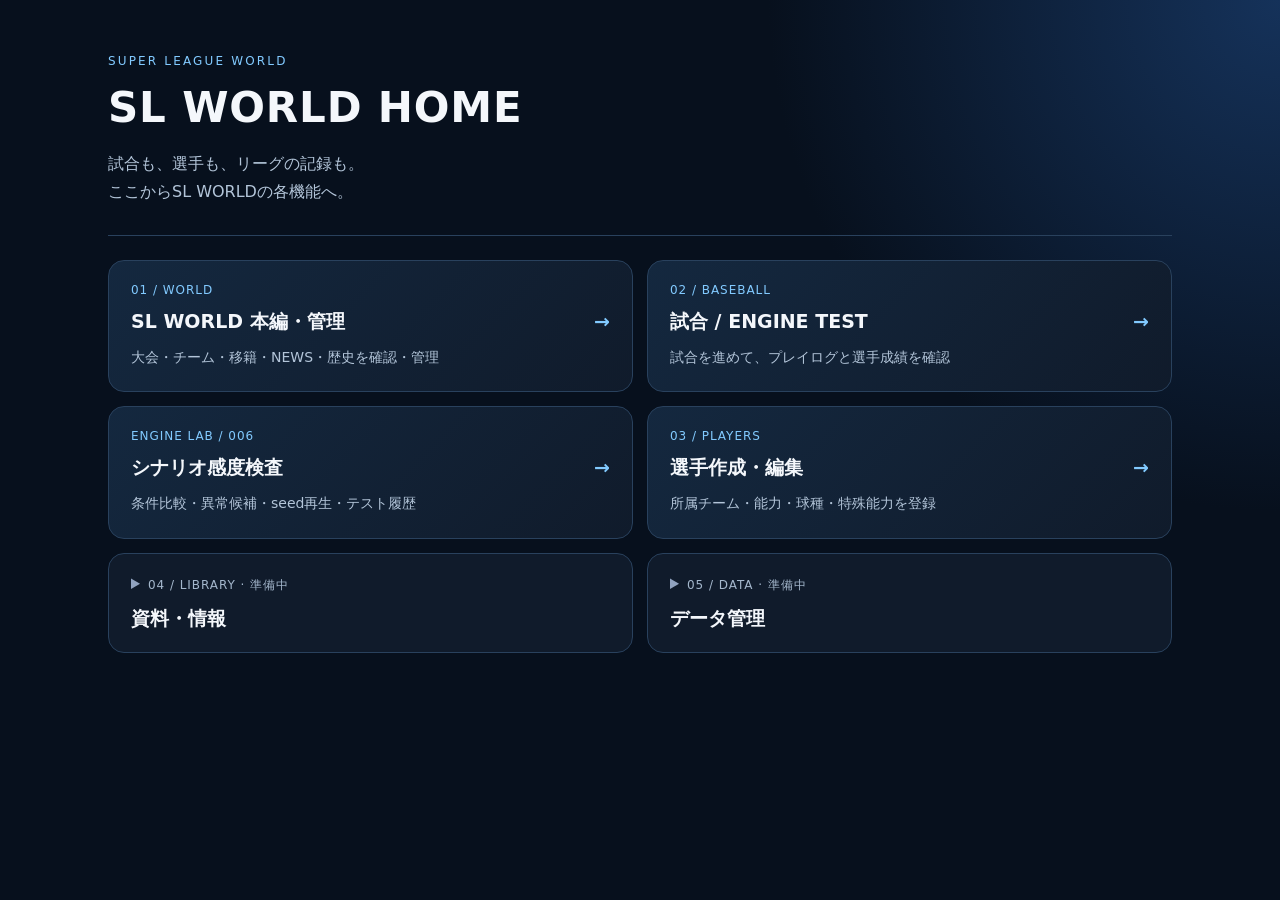
==== commit c9c625c5: "ENGINE LAB・戦術道路・シナリオテスト006を実装" ====
--- a/index.html
+++ b/index.html
@@ -578,53 +578,57 @@
 }
 
 /* Opening is independent of HOME, management views and saved data. */
-html.sl-opening-active, html.sl-opening-active body { overflow:hidden; }
+html.sl-opening-active, html.sl-opening-active body { overflow:hidden; overscroll-behavior:none; background:#000; }
 #slOpening {
   position:fixed; inset:0; z-index:10000; width:100%; height:100%;
-  margin:0; padding:24px; border:0; border-radius:0; overflow:hidden;
-  display:grid; place-items:center; background:#020406; color:#eef7ff;
+  margin:0; padding:0; border:0; border-radius:0; outline:0; box-shadow:none; appearance:none; -webkit-appearance:none; -webkit-tap-highlight-color:transparent; overflow:hidden;
+  display:grid; place-items:center; background:#000; color:#eef7ff;
   font-family:-apple-system,BlinkMacSystemFont,"Segoe UI",sans-serif;
   text-align:center; cursor:pointer; touch-action:manipulation;
   animation:sl-opening-exit var(--opening-duration,5000ms) linear forwards;
 }
 #slOpening[hidden] { display:none; }
-#slOpening:focus-visible { outline:2px solid #a9d9ff; outline-offset:-5px; }
-.sl-opening-scene { position:absolute; inset:0; overflow:hidden; pointer-events:none; }
-.sl-opening-scene::before { content:""; position:absolute; inset:-12px;
-  background:url("./sl-world-opening-portrait.png") center / cover no-repeat;
-  filter:blur(12px) brightness(.12); }
-/* Keep the full 941 x 1672 composition, including lamps and home plate. */
-.sl-opening-picture { position:absolute; width:min(100%,56.28vh); height:min(100%,177.683vw);
-  left:50%; top:50%; transform:translate(-50%,-50%); }
-.sl-opening-photo, .sl-opening-reveal { position:absolute; inset:0; width:100%; height:100%; }
-.sl-opening-photo { object-fit:contain; filter:brightness(.085); }
-.sl-opening-reveal { background:url("./sl-world-opening-portrait.png") center / 100% 100% no-repeat;
-  opacity:0; filter:brightness(.85); animation-duration:var(--opening-duration,5000ms);
+#slOpening:focus-visible { outline:0; box-shadow:none; }
+#slOpening:focus-visible .sl-opening-skip { text-decoration:underline; }
+.sl-opening-scene { position:absolute; inset:0; overflow:hidden; pointer-events:none; background:#000; }
+/* Cover portrait with one registered coordinate plane for image, masks and lights. */
+.sl-opening-picture { position:absolute; width:max(100%,56.28vh); height:max(100%,177.683vw);
+  left:50%; top:50%; transform:translate(-50%,-50%); background:#000; }
+.sl-opening-photo { position:absolute; inset:0; display:block; width:100%; height:100%;
+  object-fit:cover; object-position:center; margin:0; padding:0; border:0; filter:brightness(.8); }
+.sl-opening-curtain { position:absolute; inset:0; background:#000; opacity:1;
+  animation:sl-opening-curtain var(--opening-duration,5000ms) linear both; }
+.sl-opening-reveal { position:absolute; inset:0; background:url("./sl-world-opening-portrait.png") center / cover no-repeat;
+  opacity:0; filter:brightness(.65); animation-duration:var(--opening-duration,5000ms);
   animation-timing-function:linear; animation-fill-mode:both;
   -webkit-mask-image:var(--reveal-mask); mask-image:var(--reveal-mask); }
-.sl-opening-reveal-left { --reveal-mask:radial-gradient(ellipse 60% 52% at 4% 23%,#000 15%,transparent 100%);
-  animation-name:sl-opening-left; }
-.sl-opening-reveal-right { --reveal-mask:radial-gradient(ellipse 60% 52% at 96% 23%,#000 15%,transparent 100%);
-  animation-name:sl-opening-right; }
-.sl-opening-reveal-field { --reveal-mask:linear-gradient(transparent 45%,#000 74%);
-  filter:brightness(.72); animation-name:sl-opening-field; }
-.sl-opening-reveal-outfield { --reveal-mask:linear-gradient(transparent 34%,#000 56%,transparent 83%);
-  filter:brightness(.65); animation-name:sl-opening-outfield; }
-.sl-opening-reveal-logo { --reveal-mask:radial-gradient(ellipse 43% 24% at 50% 27%,#000 35%,transparent 100%);
-  filter:brightness(1.06); animation-name:sl-opening-logo; }
+.sl-opening-reveal-left { --reveal-mask:radial-gradient(ellipse 42% 35% at 6% 20%,#000 8%,transparent 100%); animation-name:sl-opening-left; }
+.sl-opening-reveal-right { --reveal-mask:radial-gradient(ellipse 42% 35% at 94% 20%,#000 8%,transparent 100%); animation-name:sl-opening-right; }
+.sl-opening-logo-shade { position:absolute; inset:0;
+  background:radial-gradient(ellipse 38% 23% at 50% 27%,#000 35%,transparent 100%);
+  animation:sl-opening-logo-shade var(--opening-duration,5000ms) linear both; }
+.sl-opening-glow { position:absolute; inset:0; opacity:0; filter:blur(5px);
+  background:radial-gradient(ellipse 9% 7% at var(--light-x) 20%,#f2faff90 0%,#b6d9ff25 45%,transparent 100%);
+  animation:var(--light-animation) var(--opening-duration,5000ms) linear both; }
+.sl-opening-glow-left { --light-x:6%; --light-animation:sl-opening-left; }
+.sl-opening-glow-right { --light-x:94%; --light-animation:sl-opening-right; }
 .sl-opening-gold { position:absolute; inset:0;
-  background:radial-gradient(ellipse 24% 17% at 50% 27%,#edba5420,transparent);
+  background:radial-gradient(ellipse 24% 17% at 50% 27%,#edba542d,transparent);
   opacity:0; animation:sl-opening-logo var(--opening-duration,5000ms) linear both; }
+@media (orientation:landscape) {
+  .sl-opening-picture { width:56.28vh; height:100%; }
+}
 .sl-opening-skip {
   position:absolute; bottom:calc(24px + env(safe-area-inset-bottom,0px));
-  left:0; right:0; font-size:11px; letter-spacing:.2em; color:#748493;
-}
-/* A single duration drives all phases; no zoom or orientation lock. */
-@keyframes sl-opening-left { 0%,14% {opacity:0} 28%,84% {opacity:.85} 90%,100% {opacity:1} }
-@keyframes sl-opening-right { 0%,28% {opacity:0} 42%,84% {opacity:.85} 90%,100% {opacity:1} }
-@keyframes sl-opening-field { 0%,42% {opacity:0} 54% {opacity:.8} 60%,100% {opacity:1} }
-@keyframes sl-opening-outfield { 0%,48% {opacity:0} 60%,100% {opacity:1} }
-@keyframes sl-opening-logo { 0%,60% {opacity:0} 84% {opacity:.85} 90%,100% {opacity:1} }
+  left:0; right:0; font-size:11px; letter-spacing:.2em; color:#748493; animation:sl-opening-skip var(--opening-duration,5000ms) linear both;
+}
+/* 0-.8 black, .8-1.5 left, 1.5-2.2 right, 2.2-3.3 curtain, 3.3-4.3 logo. */
+@keyframes sl-opening-left { 0%,16% {opacity:0} 30%,86% {opacity:.8} 90%,100% {opacity:1} }
+@keyframes sl-opening-right { 0%,30% {opacity:0} 44%,86% {opacity:.8} 90%,100% {opacity:1} }
+@keyframes sl-opening-curtain { 0%,44% {opacity:1} 52% {opacity:.85} 60% {opacity:.5} 66%,100% {opacity:.12} }
+@keyframes sl-opening-logo-shade { 0%,66% {opacity:1} 86%,100% {opacity:0} }
+@keyframes sl-opening-logo { 0%,66% {opacity:0} 86%,100% {opacity:1} }
+@keyframes sl-opening-skip { 0%,16% {opacity:0} 24%,100% {opacity:1} }
 @keyframes sl-opening-exit { 0%,90% {opacity:1;visibility:visible} 100% {opacity:0;visibility:hidden} }
 @media (max-height:450px) {
   .sl-opening-skip { bottom:calc(10px + env(safe-area-inset-bottom,0px)); }
@@ -646,11 +650,12 @@
   <span class="sl-opening-scene" aria-hidden="true">
     <span class="sl-opening-picture">
       <img class="sl-opening-photo" src="./sl-world-opening-portrait.png" alt="" fetchpriority="high" decoding="async" width="941" height="1672">
+      <span class="sl-opening-curtain"></span>
       <span class="sl-opening-reveal sl-opening-reveal-left"></span>
       <span class="sl-opening-reveal sl-opening-reveal-right"></span>
-      <span class="sl-opening-reveal sl-opening-reveal-field"></span>
-      <span class="sl-opening-reveal sl-opening-reveal-outfield"></span>
-      <span class="sl-opening-reveal sl-opening-reveal-logo"></span>
+      <span class="sl-opening-logo-shade"></span>
+      <span class="sl-opening-glow sl-opening-glow-left"></span>
+      <span class="sl-opening-glow sl-opening-glow-right"></span>
       <span class="sl-opening-gold"></span>
     </span>
   </span>
@@ -760,6 +765,11 @@
       <span class="sl-home-name">試合 / ENGINE TEST <span aria-hidden="true">→</span></span>
       <span class="sl-home-description">試合を進めて、プレイログと選手成績を確認</span>
     </a>
+    <a class="sl-home-card" href="./engine-lab.html">
+      <span class="sl-home-number" aria-hidden="true">ENGINE LAB / 006</span>
+      <span class="sl-home-name">シナリオ感度検査 <span aria-hidden="true">→</span></span>
+      <span class="sl-home-description">条件比較・異常候補・seed再生・テスト履歴</span>
+    </a>
     <a class="sl-home-card" href="./player-editor.html">
       <span class="sl-home-number" aria-hidden="true">03 / PLAYERS</span>
       <span class="sl-home-name">選手作成・編集 <span aria-hidden="true">→</span></span>
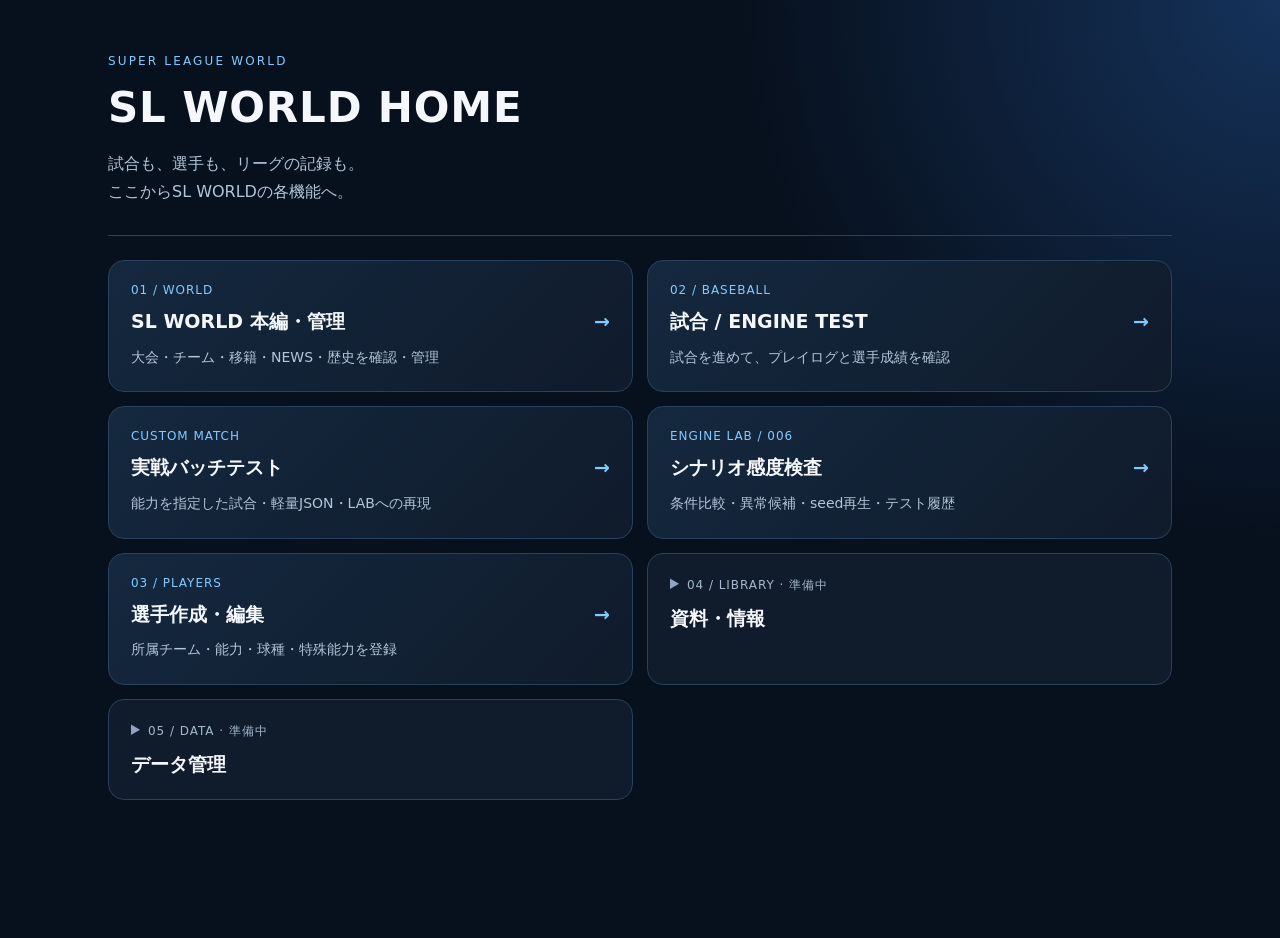
==== commit 32c27825: "野球エンジン根本改修とカスタム試合テスト基盤追加" ====
--- a/index.html
+++ b/index.html
@@ -440,6 +440,11 @@
   color:#fff;
   font-weight:850
 }
+
+.clubOpen,.clubBack{border:1px solid #345070;background:#13243b;color:#e0ebfa;border-radius:11px;padding:11px;min-height:44px;white-space:normal;overflow-wrap:anywhere}
+.clubOpen{width:100%;text-align:left;font-weight:700}
+.clubBack{margin-bottom:12px}
+.clubOpen:focus-visible,.clubBack:focus-visible{outline:2px solid var(--blue);outline-offset:3px}
 
 .archiveSection{
   display:none
@@ -643,6 +648,13 @@
 <script src="./pwa-register.js" defer></script>
 <!-- /SL WORLD PWA -->
 <link rel="stylesheet" href="./sl-home.css">
+<link rel="stylesheet" href="./lineup-display.css">
+<link rel="stylesheet" href="./special-abilities.css">
+<link rel="stylesheet" href="./teams-view.css">
+<script src="./team-registry.js"></script>
+<script src="./special-abilities.js"></script>
+<script src="./lineup-display.js"></script>
+<script src="./teams-view.js"></script>
 </head>
 
 <body>
@@ -765,6 +777,7 @@
       <span class="sl-home-name">試合 / ENGINE TEST <span aria-hidden="true">→</span></span>
       <span class="sl-home-description">試合を進めて、プレイログと選手成績を確認</span>
     </a>
+    <a class="sl-home-card" href="./custom-match.html"><span class="sl-home-number" aria-hidden="true">CUSTOM MATCH</span><span class="sl-home-name">実戦バッチテスト <span aria-hidden="true">→</span></span><span class="sl-home-description">能力を指定した試合・軽量JSON・LABへの再現</span></a>
     <a class="sl-home-card" href="./engine-lab.html">
       <span class="sl-home-number" aria-hidden="true">ENGINE LAB / 006</span>
       <span class="sl-home-name">シナリオ感度検査 <span aria-hidden="true">→</span></span>
@@ -1009,19 +1022,16 @@
 <section id="teams" class="view">
 
   <div class="hero">
-    <div class="label">CLUBS</div>
-    <h1>SL所属チーム</h1>
-    <p>クラブ、監督、関係性、世界設定を管理します。</p>
+    <div class="label">TEAMS / PLAYERS</div>
+    <h1>チーム・選手</h1>
+    <p>現在の所属チームと、登録された選手の能力を閲覧します。</p>
   </div>
-
-  <div id="teamCards"></div>
-
-  <div class="sectionTitle">CLUB RELATIONSHIPS</div>
-
-  <div class="card">
-    <h2>クラブ間関係</h2>
+  <div id="teamsBrowser"></div>
+
+  <details id="teamRelationships" class="card">
+    <summary>クラブ間関係</summary>
     <div id="relationshipList"></div>
-  </div>
+  </details>
 
 </section>
 
@@ -1129,10 +1139,10 @@
 <section id="history" class="view">
 
   <div class="hero">
-    <div class="label">SL ARCHIVES</div>
-    <h1>SL全史</h1>
+    <div class="label">SL WORLD HISTORY</div>
+    <h1>SL WORLD History</h1>
     <p>
-      最高優勝、CC、JC、国王杯、年表、伝説・記録を保存します。
+      SLの大会記録・年表・伝説を閲覧できます。
     </p>
   </div>
 
@@ -1143,8 +1153,9 @@
       data-archive="sl"
       onclick="showArchive('sl',this)"
     >
-      SL
+      SLの歴史
     </button>
+
 
     <button
       class="archiveTab"
@@ -1187,6 +1198,8 @@
     </button>
 
   </div>
+
+  <p class="notice">大会別記録・年表・記事は当時の名称を残しています。</p>
 
   <div id="archive-sl" class="archiveSection active">
     <div class="card">
@@ -1448,6 +1461,9 @@
    SL WORLD CORE DATA
 ========================================================= */
 
+// Current team identities and memberships are provided by team-registry.js.
+
+// Legacy competition keys: keep saved editions, points and manager references intact.
 const teams = [
   "デビルスターズ",
   "大阪桐蔭",
@@ -2421,6 +2437,8 @@
 
 function showView(id,button){
 
+  if(id === "teams") renderTeams();
+
   document
     .querySelectorAll(".view")
     .forEach(view=>{
@@ -3339,78 +3357,9 @@
    TEAM CARDS
 ========================================================= */
 
-function renderTeams(){
-
-  const area =
-    $("teamCards");
-
-
-  area.innerHTML =
-    teams
-      .map(team=>{
-
-        const big6 =
-          big6Teams.includes(team);
-
-
-        let extra = "";
-
-
-        if(team === "頭取商"){
-
-          extra = `
-            <div class="alert">
-              第34回 条件付きAチーム資格<br>
-              8pt以上 または CC出場で残留
-            </div>
-          `;
-
-        }
-
-
-        return `
-          <div class="card">
-
-            <div class="row">
-
-              <div>
-
-                <h2>
-                  ${escapeHTML(team)}
-                </h2>
-
-                ${
-                  big6
-                    ? `<span class="tag big6">
-                        BIG6
-                      </span>`
-                    : `<span class="tag canon">
-                        SL
-                      </span>`
-                }
-
-              </div>
-
-              <div>
-                <small>監督</small>
-                <div>
-                  <strong>
-                    ${escapeHTML(managers[team] || "記録なし")}
-                  </strong>
-                </div>
-              </div>
-
-            </div>
-
-            ${extra}
-
-          </div>
-        `;
-
-      })
-      .join("");
-
-}
+// Resolve current display labels only. Historical text and stored keys stay intact.
+function currentClubName(name){return SL_TEAM_REGISTRY.resolve(name)?.currentName || name;}
+function renderTeams(){SL_TEAMS_VIEW.render($('teamsBrowser'));}
 
 
 /* =========================================================
@@ -3460,13 +3409,13 @@
 
             <div>
               <strong>
-                ${escapeHTML(rel.a)}
+                ${escapeHTML(currentClubName(rel.a))}
               </strong>
 
               <small> × </small>
 
               <strong>
-                ${escapeHTML(rel.b)}
+                ${escapeHTML(currentClubName(rel.b))}
               </strong>
             </div>
 
@@ -3904,7 +3853,7 @@
             `<div class="rule">
               <span>
                 ${index + 1}.
-                ${escapeHTML(team)}
+                ${escapeHTML(currentClubName(team))}
               </span>
 
               <strong>
@@ -4245,7 +4194,7 @@
             `<div class="rule">
               <span>
                 ${index + 1}.
-                ${escapeHTML(team)}
+                ${escapeHTML(currentClubName(team))}
               </span>
 
               <strong>
--- a/lineup-display.css
+++ b/lineup-display.css
@@ -0,0 +1,18 @@
+.lineup-teams{display:grid;grid-template-columns:repeat(2,minmax(0,1fr));gap:16px}
+.lineup-team,.lineup-player{min-width:0}
+.lineup-team h3,.lineup-player h4{overflow-wrap:anywhere;line-height:1.6}
+.lineup-team h3{margin:12px 0}
+.lineup-list{list-style:none;padding:0;margin:0;display:grid;gap:10px}
+.lineup-player{padding:12px;background:#081522;border:1px solid var(--line);border-radius:8px}
+.lineup-player h4{font-size:15px;margin:0 0 8px}
+.lineup-ability-group+.lineup-ability-group{margin-top:10px}
+.lineup-group-label{margin:0 0 5px;font-size:12px;color:var(--sub)}
+.lineup-abilities{display:flex;flex-wrap:wrap;gap:6px 12px;margin:0}
+.lineup-ability{display:flex;align-items:center;gap:5px;white-space:nowrap;font-size:13px}
+.lineup-ability dt{color:#c4d2df}
+.ability-rank{display:inline-flex;align-items:center;justify-content:center;min-width:1.7em;padding:2px 5px;margin:0;border-radius:4px;background:#07111f;font-size:14px;font-weight:750;line-height:1.4}
+.rank-G{color:#b6bec8}.rank-F{color:#71b7ff}.rank-E{color:#76d79b}.rank-D{color:#f1e569}
+.rank-C{color:#ffb66b}.rank-B{color:#ff8585}.rank-A{color:#f7a5d3}.rank-S{color:#e9c35d}
+.rank-unset,.rank-unsupported{color:#a4b7cc;font-weight:400}.rank-unsupported{font-size:12px}
+.lineup-legend{display:flex;flex-wrap:wrap;gap:7px;margin:8px 0}
+@media(max-width:700px){.lineup-teams{grid-template-columns:minmax(0,1fr)}.lineup-abilities{gap:8px 12px}.lineup-player{padding:10px}.lineup-ability{font-size:14px}}
--- a/special-abilities.css
+++ b/special-abilities.css
@@ -0,0 +1,59 @@
+:root{--trait-blue:#248cff;--trait-red:#ff4d5e;--trait-green:#2fc77a;--trait-gold:#ffc83d;--trait-rainbow-gradient:linear-gradient(110deg,#d72f55,#dc7c24,#b39b1c,#278a50,#287fb5,#7350bb,#c23d9d)}
+.sp{
+  border:1px solid #314760;
+  background:#07121e;
+  color:#697b8e;
+  border-radius:10px;
+  padding:9px 11px;
+  cursor:pointer;
+  font-weight:800;
+  transition:.15s;
+}
+
+.sp:hover{
+  transform:translateY(-1px);
+}
+
+.sp.blue.on{
+  background:#123f73;
+  color:#dff1ff;
+  border-color:var(--trait-blue);
+  box-shadow:0 0 12px rgba(36,140,255,.5);
+}
+
+.sp.red.on{
+  background:#5a1822;
+  color:#ffe2e5;
+  border-color:var(--trait-red);
+  box-shadow:0 0 12px rgba(255,77,94,.45);
+}
+
+.sp.green.on{
+  background:#123f2b;
+  color:#dcffed;
+  border-color:var(--trait-green);
+  box-shadow:0 0 12px rgba(47,199,122,.45);
+}
+
+.sp.gold.on{
+  background:#55420c;
+  color:#fff4bd;
+  border-color:var(--trait-gold);
+  box-shadow:0 0 14px rgba(255,200,61,.5);
+}
+
+.sp.rainbow.on{
+  color:#fff;
+  border-color:#fff;
+  background:var(--trait-rainbow-gradient);
+  box-shadow:0 0 15px rgba(255,255,255,.35);
+}
+
+
+/* Read-only badges reuse the category palette with quiet backgrounds. */
+.trait-badge.sp{display:inline-flex;flex-direction:column;gap:5px;cursor:default;white-space:normal;overflow-wrap:anywhere}
+.trait-badge.sp.on{background:#101d2e;box-shadow:none;border-width:2px}
+.trait-badge.sp:hover{transform:none}
+.trait-badge.sp.rainbow.on{border:2px solid transparent;background:linear-gradient(#101d2e,#101d2e) padding-box,var(--trait-rainbow-gradient) border-box}
+.trait-badge small{font-size:11px;color:#c3d0e2;font-weight:400}
+.trait-badge.sp.unknown{color:#c3d0e2}
--- a/teams-view.css
+++ b/teams-view.css
@@ -0,0 +1,24 @@
+#teamsBrowser{min-width:0}
+.league-choice{display:block;margin-bottom:13px;padding:20px}
+.league-title,.league-name{display:block}
+.league-title{font-size:19px;margin-bottom:7px}
+.league-name{font-size:12px;letter-spacing:.1em;color:#afc6e5}
+.player-open{display:block;margin-top:9px}
+.player-ability-grid{display:grid;grid-template-columns:repeat(3,minmax(0,1fr));gap:9px;margin:15px 0}
+.player-ability-card{text-align:center;background:#07111f;border:1px solid var(--line);border-radius:10px;padding:10px 3px;min-width:0}
+.player-ability-card dt{font-size:12px;color:#b9cbe2}
+.player-ability-card dd{margin:5px 0 0}
+.player-ability-card .ability-rank{font-size:26px}
+.player-ability-value{font-size:14px;overflow-wrap:anywhere;color:#edf3fc}
+.player-traits summary{cursor:pointer;min-height:44px;line-height:1.6;padding:8px 0;font-weight:700}
+.trait-list{display:flex;flex-wrap:wrap;gap:9px;padding-top:12px}
+#teamsBrowser h2,#teamsBrowser p{overflow-wrap:anywhere}
+
+#teamsBrowser .player-open{display:grid;grid-template-columns:minmax(0,1fr);gap:4px;align-items:center;padding:8px 10px}
+.roster-name{min-width:0;overflow-wrap:anywhere;text-align:left}
+.roster-abilities{display:grid;grid-template-columns:repeat(6,minmax(0,1fr));gap:2px;min-width:0}
+.roster-ability{display:flex;flex-direction:column;align-items:center;min-width:0}
+.roster-ability .ability-rank{font-size:18px;line-height:1.2}
+.roster-ability small{font-size:10px;line-height:1.4;color:#edf3fc;overflow-wrap:anywhere;max-width:100%}
+
+.roster-ability-label{font-size:8px;font-weight:400;line-height:1.25;letter-spacing:0;color:#a7b4c6;white-space:nowrap;text-align:center}
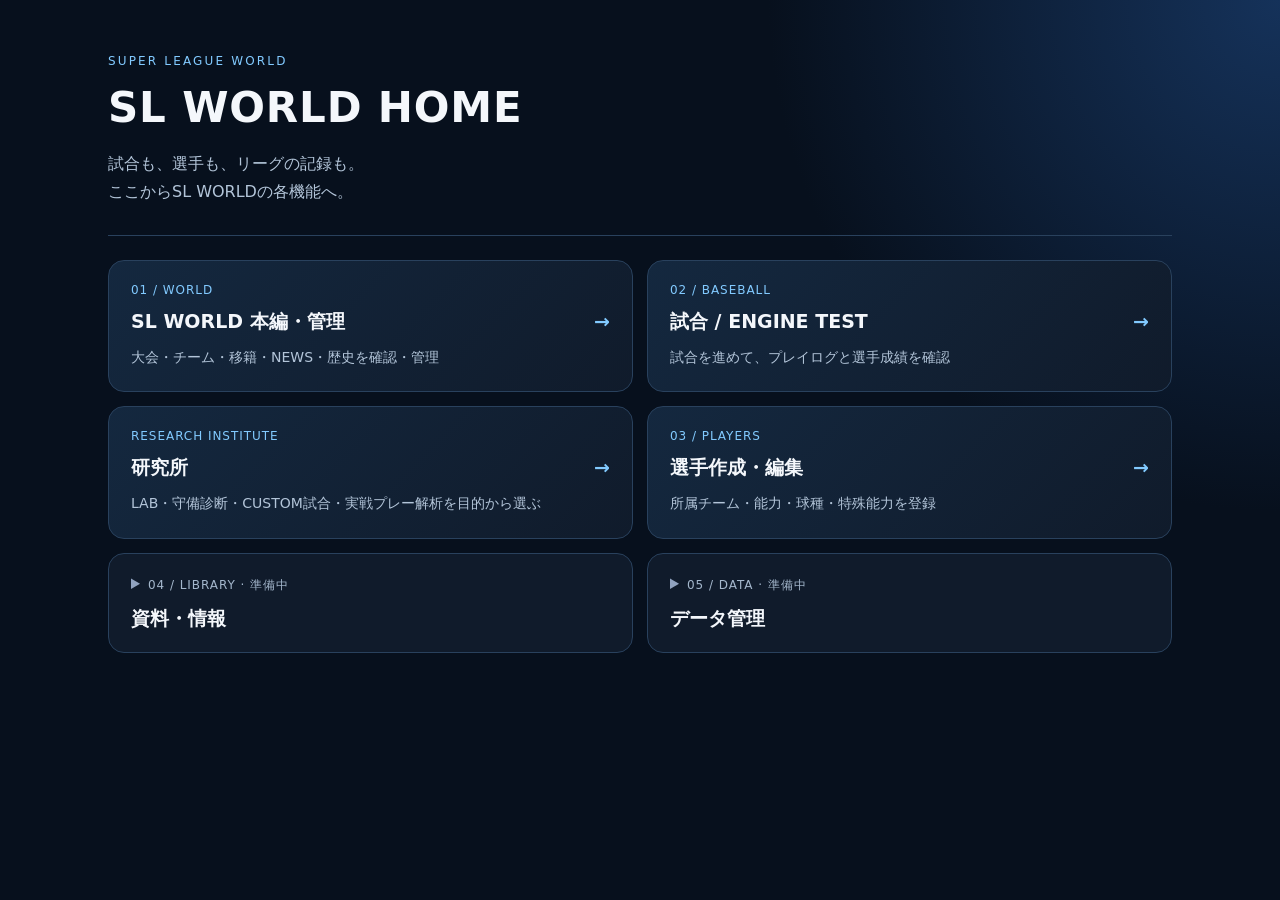
==== commit 09e6bbb6: "研究所UIを追加し研究施設への導線を整理" ====
--- a/index.html
+++ b/index.html
@@ -777,11 +777,10 @@
       <span class="sl-home-name">試合 / ENGINE TEST <span aria-hidden="true">→</span></span>
       <span class="sl-home-description">試合を進めて、プレイログと選手成績を確認</span>
     </a>
-    <a class="sl-home-card" href="./custom-match.html"><span class="sl-home-number" aria-hidden="true">CUSTOM MATCH</span><span class="sl-home-name">実戦バッチテスト <span aria-hidden="true">→</span></span><span class="sl-home-description">能力を指定した試合・軽量JSON・LABへの再現</span></a>
-    <a class="sl-home-card" href="./engine-lab.html">
-      <span class="sl-home-number" aria-hidden="true">ENGINE LAB / 006</span>
-      <span class="sl-home-name">シナリオ感度検査 <span aria-hidden="true">→</span></span>
-      <span class="sl-home-description">条件比較・異常候補・seed再生・テスト履歴</span>
+    <a class="sl-home-card" href="./research.html">
+      <span class="sl-home-number" aria-hidden="true">RESEARCH INSTITUTE</span>
+      <span class="sl-home-name">研究所 <span aria-hidden="true">→</span></span>
+      <span class="sl-home-description">LAB・守備診断・CUSTOM試合・実戦プレー解析を目的から選ぶ</span>
     </a>
     <a class="sl-home-card" href="./player-editor.html">
       <span class="sl-home-number" aria-hidden="true">03 / PLAYERS</span>
--- a/teams-view.css
+++ b/teams-view.css
@@ -22,3 +22,5 @@
 .roster-ability small{font-size:10px;line-height:1.4;color:#edf3fc;overflow-wrap:anywhere;max-width:100%}
 
 .roster-ability-label{font-size:8px;font-weight:400;line-height:1.25;letter-spacing:0;color:#a7b4c6;white-space:nowrap;text-align:center}
+
+.roster-pitching{grid-template-columns:repeat(3,minmax(0,1fr));margin-bottom:3px}
